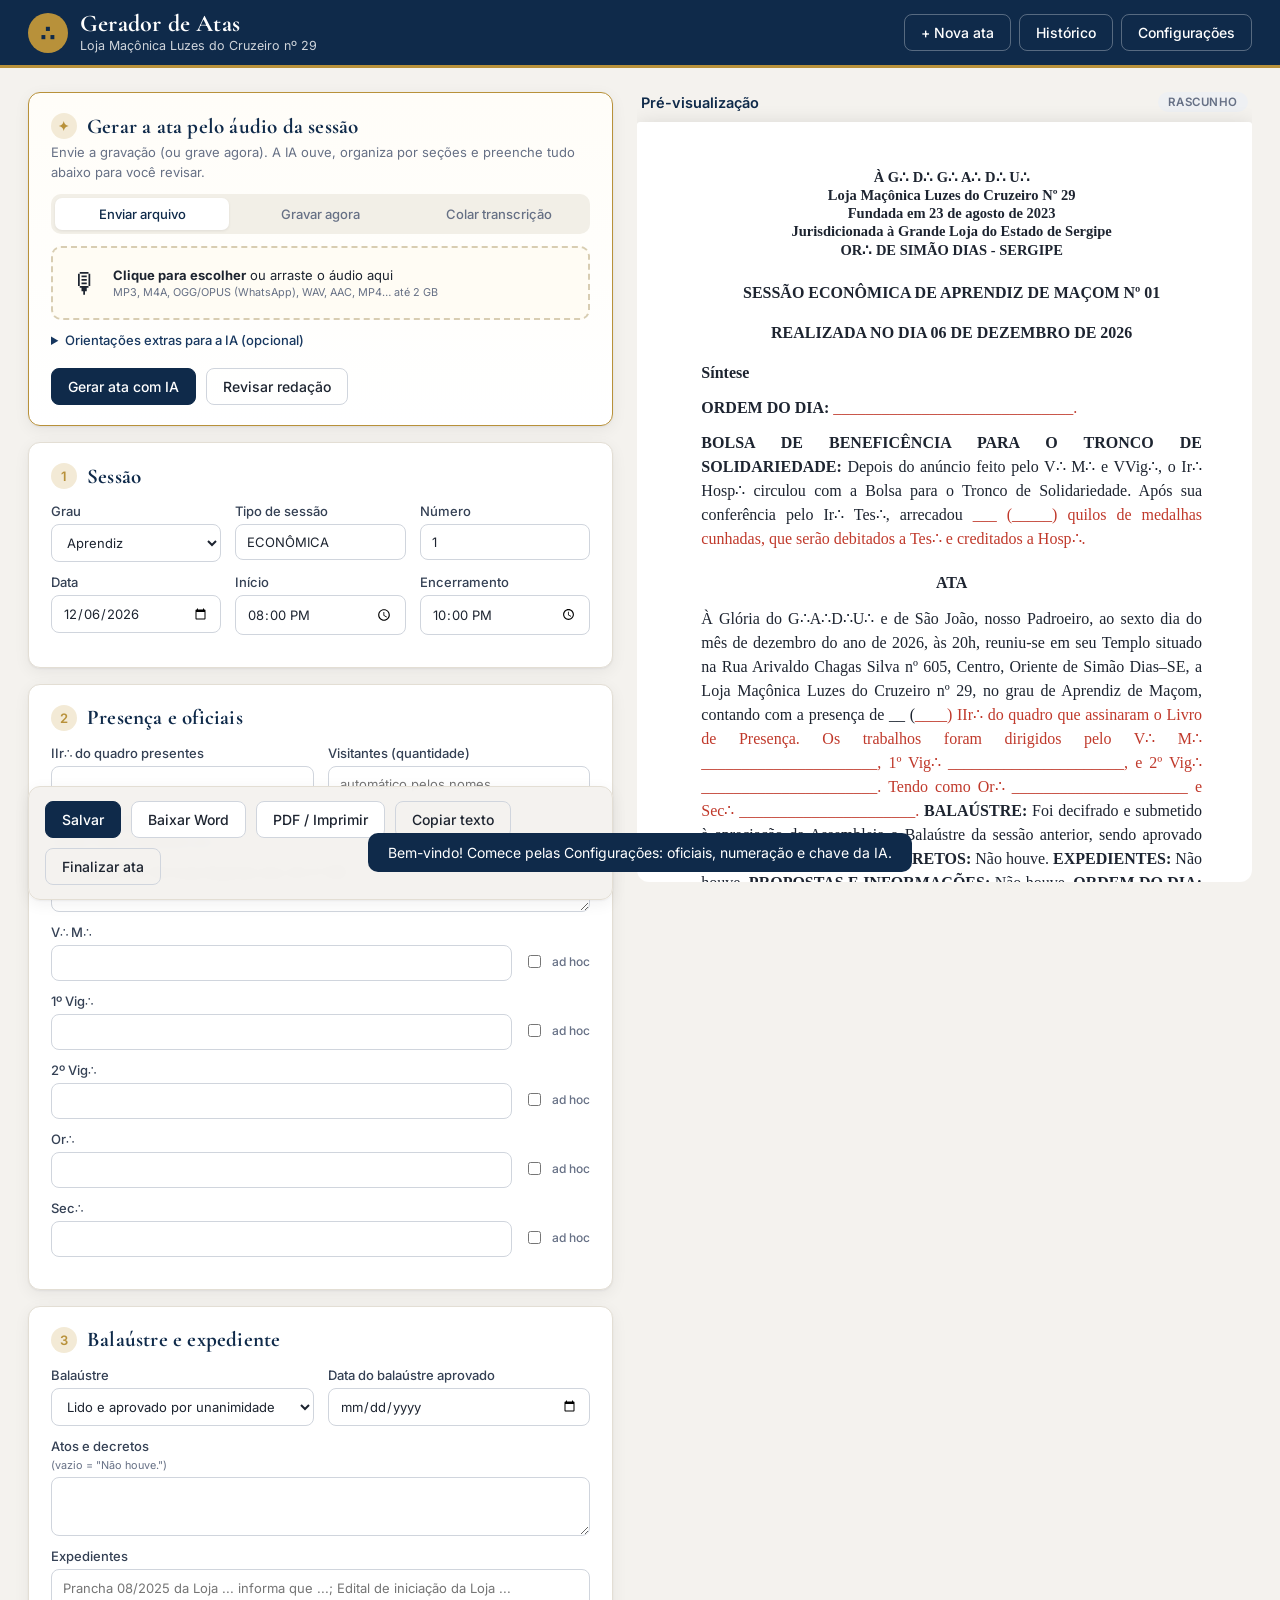
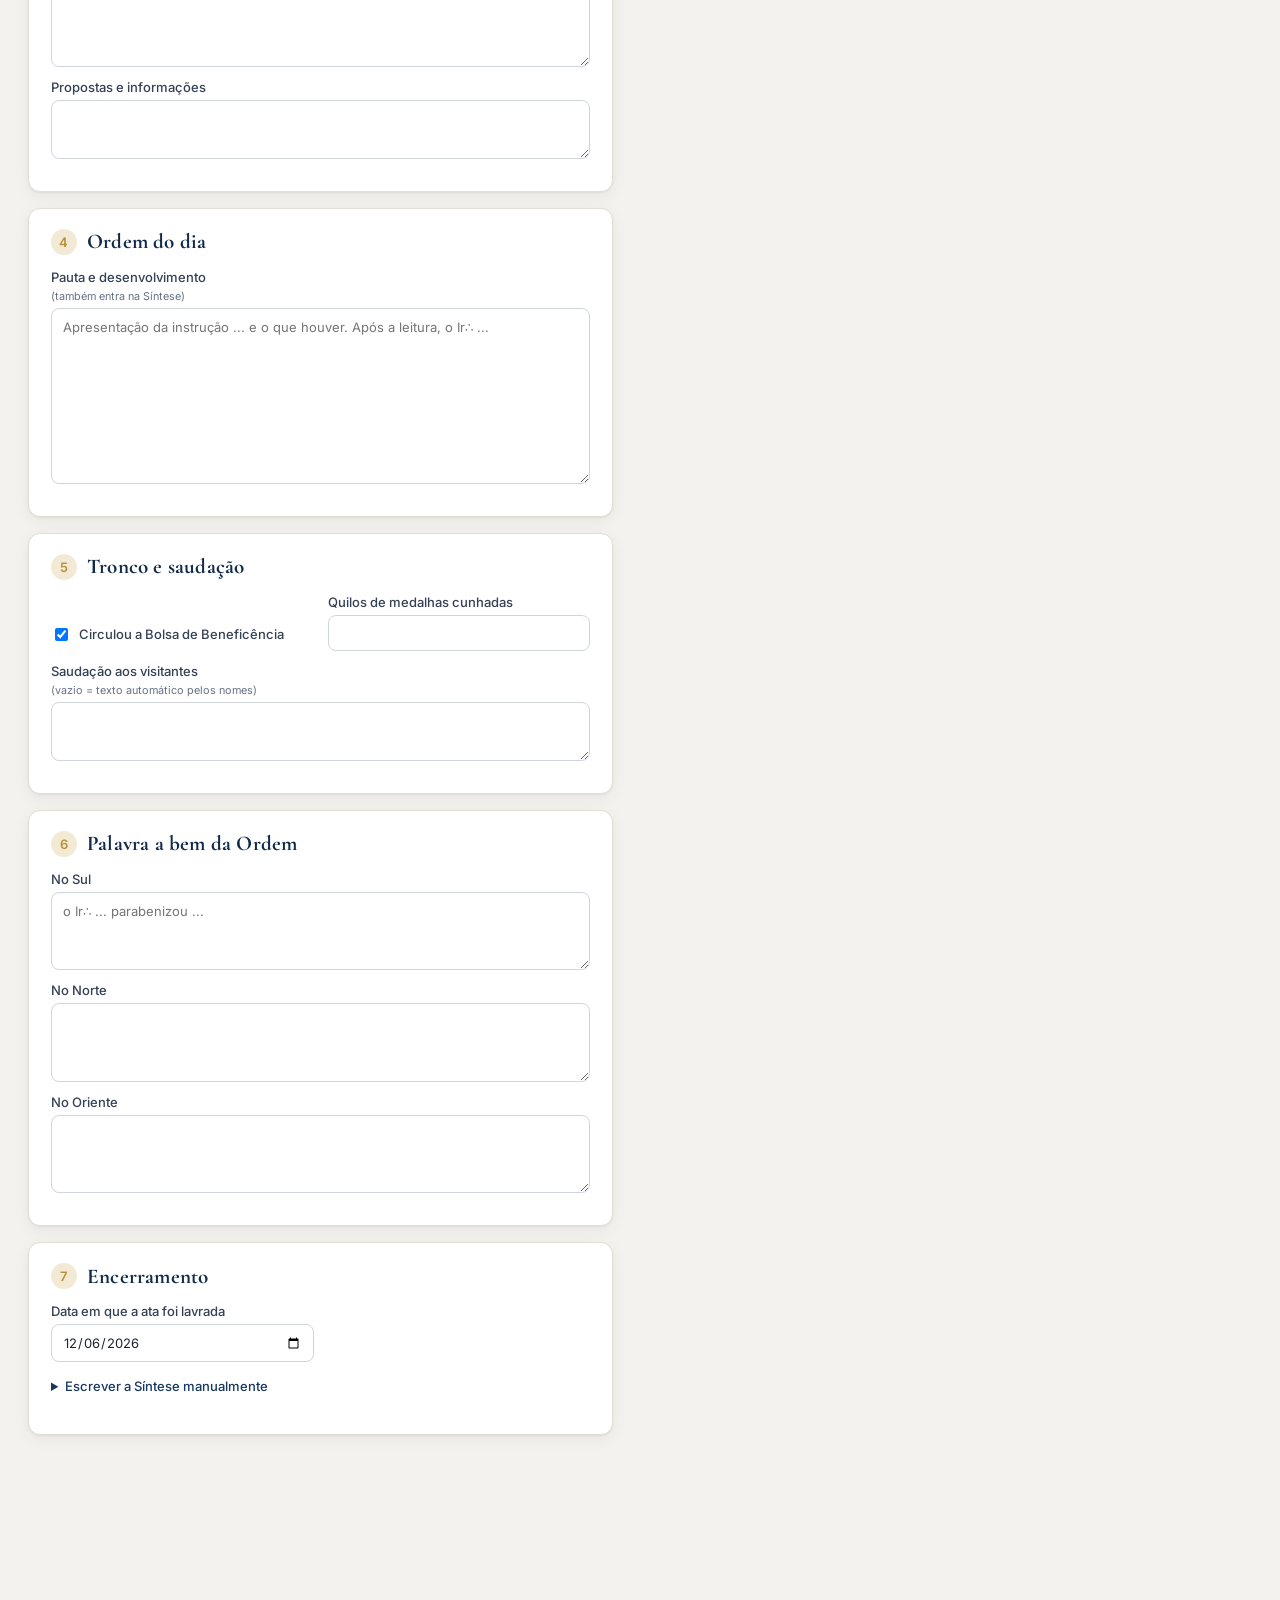
==== index.html @ 75eef345 "Gerador de Atas completo: IA por áudio, Word, PDF e histórico - Geração da ata a partir de áudio (up" ====
<!DOCTYPE html>
<html lang="pt-BR">
<head>
  <meta charset="UTF-8">
  <meta name="viewport" content="width=device-width, initial-scale=1">
  <title>Gerador de Atas · Luzes do Cruzeiro nº 29</title>
  <meta name="robots" content="noindex">
  <link rel="preconnect" href="https://fonts.googleapis.com">
  <link rel="preconnect" href="https://fonts.gstatic.com" crossorigin>
  <link href="https://fonts.googleapis.com/css2?family=Cormorant+Garamond:wght@600;700&family=Inter:wght@400;500;600&display=swap" rel="stylesheet">
  <link rel="stylesheet" href="css/app.css">
</head>
<body>
<div id="app">
  <header class="topo">
    <div class="marca">
      <span class="selo">∴</span>
      <div>
        <h1>Gerador de Atas</h1>
        <p id="marca-loja">Loja Maçônica Luzes do Cruzeiro nº 29</p>
      </div>
    </div>
    <nav class="acoes-topo">
      <button class="btn fantasma" id="btn-nova">+ Nova ata</button>
      <button class="btn fantasma" id="btn-historico">Histórico</button>
      <button class="btn fantasma" id="btn-config">Configurações</button>
    </nav>
  </header>

  <main class="layout">
    <section class="coluna-form">

      <!-- IA -->
      <article class="card card-ia" id="card-ia">
        <div class="card-cab">
          <h2><span class="num">✦</span> Gerar a ata pelo áudio da sessão</h2>
          <p class="dica">Envie a gravação (ou grave agora). A IA ouve, organiza por seções e preenche tudo abaixo para você revisar.</p>
        </div>
        <div class="abas" role="tablist">
          <button class="aba ativa" data-aba="arquivo">Enviar arquivo</button>
          <button class="aba" data-aba="gravar">Gravar agora</button>
          <button class="aba" data-aba="texto">Colar transcrição</button>
        </div>

        <div class="painel-aba" data-painel="arquivo">
          <label class="soltar" id="zona-soltar">
            <input type="file" id="arq-audio" accept="audio/*,video/*,.m4a,.mp3,.ogg,.opus,.wav,.aac,.amr,.webm" hidden>
            <span class="soltar-icone">🎙</span>
            <span id="soltar-texto"><b>Clique para escolher</b> ou arraste o áudio aqui<br><small>MP3, M4A, OGG/OPUS (WhatsApp), WAV, AAC, MP4… até 2 GB</small></span>
          </label>
        </div>

        <div class="painel-aba" data-painel="gravar" hidden>
          <div class="gravador">
            <button class="btn gravar" id="btn-gravar"><span class="ponto"></span> <span id="txt-gravar">Iniciar gravação</span></button>
            <button class="btn fantasma" id="btn-pausar" disabled>Pausar</button>
            <span class="cronometro" id="cronometro">00:00:00</span>
          </div>
          <p class="dica">Deixe o aparelho perto do Oriente e com a tela ligada. Ao parar, a gravação fica pronta para a IA e você pode baixá-la como cópia de segurança.</p>
          <div id="gravacao-pronta" hidden>
            <audio id="player-gravacao" controls></audio>
            <button class="btn fantasma pequeno" id="btn-baixar-gravacao">Baixar gravação</button>
          </div>
        </div>

        <div class="painel-aba" data-painel="texto" hidden>
          <textarea id="txt-transcricao" rows="7" placeholder="Cole aqui a transcrição ou as anotações feitas durante a sessão (WhatsApp, bloco de notas, Word…)."></textarea>
        </div>

        <details class="mais">
          <summary>Orientações extras para a IA (opcional)</summary>
          <textarea id="txt-instrucoes" rows="2" placeholder="Ex.: o Ir∴ Fulano assumiu como Or∴ ad hoc; não incluir a conversa sobre a reforma do templo."></textarea>
        </details>

        <div class="linha-acoes">
          <button class="btn primario" id="btn-gerar-ia">Gerar ata com IA</button>
          <button class="btn fantasma" id="btn-revisar-ia" title="Corrige ortografia e concordância sem mudar o conteúdo">Revisar redação</button>
        </div>
        <div class="progresso" id="progresso" hidden>
          <div class="barra"><span id="barra"></span></div>
          <p id="progresso-txt">…</p>
        </div>
        <div class="aviso-ia" id="obs-ia" hidden>
          <b>Pontos para conferir:</b>
          <p id="obs-ia-txt"></p>
        </div>
      </article>

      <!-- Sessão -->
      <article class="card">
        <h2><span class="num">1</span> Sessão</h2>
        <div class="grade g3">
          <label>Grau
            <select data-f="grau">
              <option value="APRENDIZ">Aprendiz</option>
              <option value="COMPANHEIRO">Companheiro</option>
              <option value="MESTRE">Mestre</option>
            </select>
          </label>
          <label>Tipo de sessão
            <input data-f="tipo" list="lista-tipos">
            <datalist id="lista-tipos"></datalist>
          </label>
          <label>Número
            <input data-f="numero" type="number" min="1">
          </label>
          <label>Data
            <input data-f="data" type="date">
          </label>
          <label>Início
            <input data-f="horaInicio" type="time">
          </label>
          <label>Encerramento
            <input data-f="horaFim" type="time">
          </label>
        </div>
      </article>

      <!-- Presença e oficiais -->
      <article class="card">
        <h2><span class="num">2</span> Presença e oficiais</h2>
        <div class="grade g2">
          <label>IIr∴ do quadro presentes
            <input data-f="presentesQuadro" type="number" min="0">
          </label>
          <label>Visitantes (quantidade)
            <input data-f="visitantesQtd" type="number" min="0" placeholder="automático pelos nomes">
          </label>
        </div>
        <label>Nomes dos visitantes <small>(um por linha ou separados por ;)</small>
          <textarea data-f="visitantesNomes" rows="2" placeholder="Ir∴ Fulano de Tal (Loja Segredo dos 33 nº 09)"></textarea>
        </label>
        <div class="oficiais">
          <label>V∴ M∴ <input data-f="oficiais.vm"></label>
          <label class="chk"><input type="checkbox" data-f="oficiais.vmAdHoc"> ad hoc</label>
          <label>1º Vig∴ <input data-f="oficiais.vig1"></label>
          <label class="chk"><input type="checkbox" data-f="oficiais.vig1AdHoc"> ad hoc</label>
          <label>2º Vig∴ <input data-f="oficiais.vig2"></label>
          <label class="chk"><input type="checkbox" data-f="oficiais.vig2AdHoc"> ad hoc</label>
          <label>Or∴ <input data-f="oficiais.orador"></label>
          <label class="chk"><input type="checkbox" data-f="oficiais.oradorAdHoc"> ad hoc</label>
          <label>Sec∴ <input data-f="oficiais.secretario"></label>
          <label class="chk"><input type="checkbox" data-f="oficiais.secAdHoc"> ad hoc</label>
        </div>
      </article>

      <!-- Expediente -->
      <article class="card">
        <h2><span class="num">3</span> Balaústre e expediente</h2>
        <div class="grade g2">
          <label>Balaústre
            <select data-f="balaustre.modo">
              <option value="aprovado">Lido e aprovado por unanimidade</option>
              <option value="suprimido">Leitura suprimida</option>
              <option value="texto">Outro (texto livre)</option>
            </select>
          </label>
          <label data-mostrar="balaustre.modo=aprovado">Data do balaústre aprovado
            <input data-f="balaustre.data" type="date">
          </label>
        </div>
        <label data-mostrar="balaustre.modo=texto">Texto do balaústre
          <textarea data-f="balaustre.texto" rows="2"></textarea>
        </label>
        <label>Atos e decretos <small>(vazio = "Não houve.")</small>
          <textarea data-f="atos" rows="2"></textarea>
        </label>
        <label>Expedientes
          <textarea data-f="expedientes" rows="4" placeholder="Prancha 08/2025 da Loja ... informa que ...; Edital de iniciação da Loja ..."></textarea>
        </label>
        <label>Propostas e informações
          <textarea data-f="propostas" rows="2"></textarea>
        </label>
      </article>

      <!-- Ordem do dia -->
      <article class="card">
        <h2><span class="num">4</span> Ordem do dia</h2>
        <label>Pauta e desenvolvimento <small>(também entra na Síntese)</small>
          <textarea data-f="ordemDoDia" rows="8" placeholder="Apresentação da instrução ... e o que houver. Após a leitura, o Ir∴ ..."></textarea>
        </label>
      </article>

      <!-- Tronco e visitantes -->
      <article class="card">
        <h2><span class="num">5</span> Tronco e saudação</h2>
        <div class="grade g2">
          <label class="chk alto"><input type="checkbox" data-f="tronco.houve"> Circulou a Bolsa de Beneficência</label>
          <label data-mostrar="tronco.houve=true">Quilos de medalhas cunhadas
            <input data-f="tronco.valor" type="number" min="0">
          </label>
        </div>
        <label>Saudação aos visitantes <small>(vazio = texto automático pelos nomes)</small>
          <textarea data-f="saudacao" rows="2"></textarea>
        </label>
      </article>

      <!-- Palavra -->
      <article class="card">
        <h2><span class="num">6</span> Palavra a bem da Ordem</h2>
        <label>No Sul <textarea data-f="palavra.sul" rows="3" placeholder="o Ir∴ ... parabenizou ..."></textarea></label>
        <label>No Norte <textarea data-f="palavra.norte" rows="3"></textarea></label>
        <label>No Oriente <textarea data-f="palavra.oriente" rows="3"></textarea></label>
      </article>

      <!-- Encerramento -->
      <article class="card">
        <h2><span class="num">7</span> Encerramento</h2>
        <div class="grade g2">
          <label>Data em que a ata foi lavrada
            <input data-f="dataLavratura" type="date">
          </label>
        </div>
        <details class="mais">
          <summary>Escrever a Síntese manualmente</summary>
          <textarea data-f="sinteseManual" rows="3" placeholder="Vazio = Síntese automática (Ordem do Dia + Tronco)"></textarea>
        </details>
      </article>

      <div class="barra-final">
        <button class="btn primario" id="btn-salvar">Salvar</button>
        <button class="btn" id="btn-docx">Baixar Word</button>
        <button class="btn" id="btn-pdf">PDF / Imprimir</button>
        <button class="btn fantasma" id="btn-copiar">Copiar texto</button>
        <button class="btn fantasma" id="btn-finalizar" title="Marca como definitiva e atualiza a numeração do grau">Finalizar ata</button>
      </div>
    </section>

    <aside class="coluna-previa">
      <div class="previa-cab">
        <span>Pré-visualização</span>
        <span class="selo-status" id="status-ata">rascunho</span>
      </div>
      <div class="folha" id="folha">
        <img class="folha-timbre" src="assets/timbre.jpg" alt="" hidden>
        <div class="folha-cab" id="folha-cab"></div>
        <div class="folha-texto" id="previa"></div>
      </div>
    </aside>
  </main>
</div>

<!-- Configurações -->
<dialog id="dlg-config" class="dialogo">
  <form method="dialog">
    <header><h2>Configurações</h2><button class="x" value="cancel" aria-label="Fechar">×</button></header>
    <div class="dlg-corpo">
      <h3>Inteligência artificial (Google Gemini)</h3>
      <p class="dica">Crie uma chave gratuita em <a href="https://aistudio.google.com/app/apikey" target="_blank" rel="noopener">aistudio.google.com/app/apikey</a>. A chave fica guardada só neste navegador.</p>
      <div class="grade g2">
        <label>Chave da API <input data-c="ia.chave" type="password" autocomplete="off" placeholder="AIza..."></label>
        <label>Modelo
          <span class="combo"><input data-c="ia.modelo" list="lista-modelos"><button type="button" class="btn fantasma pequeno" id="btn-modelos">Buscar modelos</button></span>
          <datalist id="lista-modelos"></datalist>
        </label>
      </div>
      <p class="dica alerta">Atenção ao sigilo: o áudio é processado pelos servidores do Google. No plano gratuito, o Google pode usar o conteúdo para melhorar seus produtos; com faturamento ativo na chave, não usa. Avalie o que gravar.</p>

      <h3>Loja</h3>
      <div class="grade g2">
        <label>Nome <input data-c="loja.nome"></label>
        <label>Número <input data-c="loja.numero"></label>
        <label>Fundada em <input data-c="loja.fundacao"></label>
        <label>Jurisdicionada à <input data-c="loja.jurisdicao"></label>
        <label>Oriente (cidade) <input data-c="loja.oriente"></label>
        <label>UF / Estado <span class="combo"><input data-c="loja.uf" style="max-width:70px"><input data-c="loja.estado"></span></label>
        <label>Endereço do Templo <input data-c="loja.endereco"></label>
        <label>Padroeiro <input data-c="loja.padroeiro"></label>
      </div>

      <h3>Oficiais (preenchem cada nova ata)</h3>
      <div class="grade g2">
        <label>V∴ M∴ <input data-c="oficiais.vm"></label>
        <label>1º Vig∴ <input data-c="oficiais.vig1"></label>
        <label>2º Vig∴ <input data-c="oficiais.vig2"></label>
        <label>Or∴ <input data-c="oficiais.orador"></label>
        <label>Sec∴ <input data-c="oficiais.secretario"></label>
      </div>

      <h3>Numeração (última sessão realizada)</h3>
      <div class="grade g3">
        <label>Aprendiz <input type="number" data-c="contadores.APRENDIZ"></label>
        <label>Companheiro <input type="number" data-c="contadores.COMPANHEIRO"></label>
        <label>Mestre <input type="number" data-c="contadores.MESTRE"></label>
      </div>

      <h3>Documento</h3>
      <div class="grade g3">
        <label>Fonte
          <select data-c="documento.fonte">
            <option>Cambria</option><option>Times New Roman</option><option>Arial</option><option>Calibri</option><option>Georgia</option>
          </select>
        </label>
        <label>Tamanho <input type="number" min="9" max="16" data-c="documento.tamanho"></label>
        <span></span>
        <label class="chk"><input type="checkbox" data-c="documento.timbre"> Usar papel timbrado da Loja</label>
        <label class="chk"><input type="checkbox" data-c="documento.paragrafoUnico"> Corpo da ata em parágrafo único</label>
      </div>

      <h3>Backup</h3>
      <div class="linha-acoes">
        <button type="button" class="btn fantasma" id="btn-exportar">Exportar tudo (.json)</button>
        <label class="btn fantasma">Importar backup<input type="file" id="arq-importar" accept=".json,application/json" hidden></label>
      </div>
      <p class="dica">As atas e configurações ficam salvas no navegador deste aparelho. Exporte um backup de vez em quando ou para levar a outro computador.</p>
    </div>
    <footer><button class="btn primario" value="ok">Salvar configurações</button></footer>
  </form>
</dialog>

<!-- Histórico -->
<dialog id="dlg-historico" class="dialogo">
  <form method="dialog">
    <header><h2>Atas salvas</h2><button class="x" value="cancel" aria-label="Fechar">×</button></header>
    <div class="dlg-corpo">
      <input id="busca-hist" type="search" placeholder="Buscar por número, data ou assunto…">
      <ul class="lista-hist" id="lista-hist"></ul>
    </div>
  </form>
</dialog>

<div class="toast" id="toast" role="status"></div>
<div id="area-impressao" aria-hidden="true"></div>

<script src="lib/docx.iife.js"></script>
<script src="js/extenso.js"></script>
<script src="js/ata.js"></script>
<script src="js/ia.js"></script>
<script src="js/export.js"></script>
<script src="js/app.js"></script>
</body>
</html>
---- css/app.css ----
:root {
  --azul: #0f2a4a;
  --azul-2: #17375f;
  --ouro: #b8913a;
  --ouro-claro: #f3ead6;
  --fundo: #f4f2ee;
  --papel: #ffffff;
  --texto: #1d2430;
  --suave: #667085;
  --linha: #e3ded4;
  --perigo: #b42318;
  --ok: #1f7a4d;
  --raio: 12px;
  --sombra: 0 1px 2px rgba(16, 24, 40, .05), 0 4px 16px rgba(16, 24, 40, .06);
}

* { box-sizing: border-box; }
body { margin: 0; font-family: Inter, system-ui, sans-serif; font-size: 14.5px; color: var(--texto); background: var(--fundo); }
h1, h2, h3 { font-family: 'Cormorant Garamond', Georgia, serif; margin: 0; letter-spacing: .2px; }
a { color: var(--azul-2); }
small { color: var(--suave); font-weight: 400; }

/* Topo */
.topo { position: sticky; top: 0; z-index: 20; display: flex; align-items: center; justify-content: space-between; gap: 16px;
  padding: 12px 28px; background: var(--azul); color: #fff; border-bottom: 3px solid var(--ouro); flex-wrap: wrap; }
.marca { display: flex; align-items: center; gap: 12px; }
.selo { width: 40px; height: 40px; border-radius: 50%; display: grid; place-items: center; background: var(--ouro); color: var(--azul);
  font-size: 22px; font-weight: 700; }
.marca h1 { font-size: 24px; line-height: 1; }
.marca p { margin: 2px 0 0; font-size: 12.5px; opacity: .8; }
.acoes-topo { display: flex; gap: 8px; flex-wrap: wrap; }
.topo .btn.fantasma { color: #fff; border-color: rgba(255, 255, 255, .3); background: transparent; }
.topo .btn.fantasma:hover { background: rgba(255, 255, 255, .1); }

/* Layout */
.layout { display: grid; grid-template-columns: minmax(380px, 1fr) minmax(420px, 1.05fr); gap: 24px; padding: 24px 28px 60px; max-width: 1500px; margin: 0 auto; }
.coluna-previa { position: sticky; top: 92px; align-self: start; max-height: calc(100vh - 110px); overflow: auto; border-radius: var(--raio); }
@media (max-width: 1000px) {
  .layout { grid-template-columns: 1fr; padding: 16px; }
  .coluna-previa { position: static; max-height: none; }
  .topo { padding: 12px 16px; }
}

/* Cards */
.card { background: var(--papel); border: 1px solid var(--linha); border-radius: var(--raio); padding: 20px 22px; margin-bottom: 16px; box-shadow: var(--sombra); }
.card h2 { font-size: 21px; margin-bottom: 14px; display: flex; align-items: center; gap: 10px; color: var(--azul); }
.num { width: 26px; height: 26px; border-radius: 50%; background: var(--ouro-claro); color: var(--ouro); display: inline-grid; place-items: center;
  font: 600 13px Inter, sans-serif; }
.card-ia { border: 1.5px solid var(--ouro); background: linear-gradient(180deg, #fffdf8, #fff); }
.card-cab h2 { margin-bottom: 4px; }
.dica { color: var(--suave); font-size: 13px; margin: 4px 0 12px; line-height: 1.5; }
.dica.alerta { background: #fff7e6; border: 1px solid #f5dfb0; color: #7a5a12; padding: 8px 12px; border-radius: 8px; }

label { display: flex; flex-direction: column; gap: 5px; font-weight: 500; font-size: 13px; margin-bottom: 12px; color: #344054; }
input, select, textarea { font: inherit; font-weight: 400; color: var(--texto); border: 1px solid #d0d5dd; border-radius: 8px; padding: 9px 11px; background: #fff; width: 100%; }
textarea { resize: vertical; line-height: 1.5; }
input:focus, select:focus, textarea:focus { outline: 2px solid rgba(184, 145, 58, .35); border-color: var(--ouro); }
.grade { display: grid; gap: 0 14px; }
.g2 { grid-template-columns: repeat(2, 1fr); }
.g3 { grid-template-columns: repeat(3, 1fr); }
@media (max-width: 560px) { .g2, .g3 { grid-template-columns: 1fr; } }
label.chk { flex-direction: row; align-items: center; gap: 8px; font-weight: 500; }
label.chk input { width: auto; }
label.chk.alto { margin-top: 24px; }
.oficiais { display: grid; grid-template-columns: 1fr auto; gap: 0 12px; align-items: end; margin-top: 4px; }
.oficiais .chk { margin-bottom: 22px; font-size: 12px; color: var(--suave); }
.combo { display: flex; gap: 6px; }
.combo input { flex: 1; }
.mais { margin: 4px 0 12px; }
.mais summary { cursor: pointer; color: var(--azul-2); font-size: 13px; font-weight: 500; margin-bottom: 8px; }

/* Botões */
.btn { font: 500 14px Inter, sans-serif; border-radius: 8px; padding: 9px 16px; border: 1px solid #d0d5dd; background: #fff; color: var(--texto);
  cursor: pointer; display: inline-flex; align-items: center; gap: 8px; transition: .15s; white-space: nowrap; }
.btn:hover { background: #f9fafb; }
.btn:disabled { opacity: .5; cursor: not-allowed; }
.btn.primario { background: var(--azul); border-color: var(--azul); color: #fff; }
.btn.primario:hover { background: var(--azul-2); }
.btn.fantasma { background: transparent; }
.btn.pequeno { padding: 6px 10px; font-size: 12.5px; }
.linha-acoes { display: flex; gap: 10px; flex-wrap: wrap; margin-top: 6px; }
.barra-final { position: sticky; bottom: 0; display: flex; gap: 10px; flex-wrap: wrap; padding: 14px 16px; background: rgba(244, 242, 238, .94);
  backdrop-filter: blur(6px); border: 1px solid var(--linha); border-radius: var(--raio); box-shadow: var(--sombra); }

/* IA */
.abas { display: flex; gap: 4px; background: #f2efe7; padding: 4px; border-radius: 10px; margin: 8px 0 12px; }
.aba { flex: 1; border: 0; background: transparent; padding: 8px; border-radius: 7px; font: 500 13px Inter, sans-serif; color: var(--suave); cursor: pointer; }
.aba.ativa { background: #fff; color: var(--azul); box-shadow: 0 1px 3px rgba(0, 0, 0, .08); }
.soltar { flex-direction: row; align-items: center; gap: 14px; border: 2px dashed #d8cdb2; border-radius: 10px; padding: 18px; cursor: pointer;
  background: #fffcf4; font-weight: 400; color: var(--texto); }
.soltar.arrastando, .soltar:hover { border-color: var(--ouro); background: var(--ouro-claro); }
.soltar.com-arquivo { border-style: solid; border-color: var(--ok); background: #f0faf4; }
.soltar-icone { font-size: 28px; }
.gravador { display: flex; align-items: center; gap: 10px; flex-wrap: wrap; }
.btn.gravar .ponto { width: 11px; height: 11px; border-radius: 50%; background: var(--perigo); }
.btn.gravar.gravando .ponto { animation: pulsar 1s infinite; }
@keyframes pulsar { 50% { opacity: .2; } }
.cronometro { font: 600 18px ui-monospace, monospace; color: var(--azul); }
#gravacao-pronta { display: flex; gap: 10px; align-items: center; flex-wrap: wrap; }
#gravacao-pronta audio { flex: 1; min-width: 220px; height: 36px; }
.progresso { margin-top: 14px; }
.barra { height: 8px; background: #eee6d3; border-radius: 99px; overflow: hidden; }
.barra span { display: block; height: 100%; width: 0; background: linear-gradient(90deg, var(--ouro), #d9b45a); transition: width .4s; }
.progresso.indeterminado .barra span { width: 30% !important; animation: vai 1.3s infinite ease-in-out; }
@keyframes vai { 0% { margin-left: -30%; } 100% { margin-left: 100%; } }
.progresso p { margin: 6px 0 0; font-size: 13px; color: var(--suave); }
.aviso-ia { margin-top: 14px; background: #fff7e6; border: 1px solid #f5dfb0; border-radius: 8px; padding: 10px 14px; font-size: 13px; color: #6b4e0f; }
.aviso-ia p { margin: 4px 0 0; white-space: pre-wrap; }

/* Prévia */
.previa-cab { display: flex; justify-content: space-between; align-items: center; padding: 0 4px 10px; font-weight: 600; color: var(--azul); }
.selo-status { font-size: 11.5px; font-weight: 600; text-transform: uppercase; letter-spacing: .5px; padding: 3px 10px; border-radius: 99px;
  background: #eef0f3; color: var(--suave); }
.selo-status.final { background: #e7f6ee; color: var(--ok); }
.folha { position: relative; background: #fff; box-shadow: 0 2px 20px rgba(0, 0, 0, .12); padding: 46px 50px 60px 64px; min-height: 900px;
  border-radius: 3px; overflow: hidden; }
.folha.com-timbre { padding-top: 150px; }
.folha-timbre { position: absolute; inset: 0; width: 100%; pointer-events: none; }
.folha-cab, .imp-cab { text-align: center; font-family: var(--fonte-doc, Cambria, 'Times New Roman', serif); font-weight: 700; position: relative; }
.folha-cab p, .imp-cab p { margin: 0; line-height: 1.25; }
.folha-texto { position: relative; font-family: var(--fonte-doc, Cambria, 'Times New Roman', serif); font-size: var(--tam-doc, 12pt); line-height: 1.5; }
.folha-texto p { margin: 0 0 .7em; }
.folha-texto .j { text-align: justify; }
.ata-titulo { text-align: center; font-weight: 700; margin: 1.4em 0 1em; }
.ata-titulo p { margin: 0 0 1em; }
.ata-sintese-rot { font-weight: 700; }
.ata-sec { text-align: center; font-weight: 700; margin: 1.2em 0 .8em !important; }
.ata-assin { margin-top: 3em; text-align: center; break-inside: avoid; }
.ata-assin > div { margin-bottom: 2.4em; break-inside: avoid; }
.ata-assin .linha { display: block; width: 62%; margin: 0 auto 4px; border-top: 1px solid #000; }
.ata-assin p { margin: 0; }
.folha .vazio { color: #c0392b; }

/* Diálogos */
.dialogo { border: 0; border-radius: 14px; padding: 0; width: min(760px, 94vw); max-height: 90vh; box-shadow: 0 20px 60px rgba(0, 0, 0, .3); }
.dialogo::backdrop { background: rgba(15, 42, 74, .45); }
.dialogo form { display: flex; flex-direction: column; max-height: 90vh; }
.dialogo header, .dialogo footer { padding: 16px 22px; display: flex; justify-content: space-between; align-items: center; border-bottom: 1px solid var(--linha); }
.dialogo footer { border-top: 1px solid var(--linha); border-bottom: 0; justify-content: flex-end; }
.dialogo h2 { font-size: 24px; color: var(--azul); }
.dialogo h3 { font-size: 18px; color: var(--azul); margin: 18px 0 6px; border-bottom: 1px solid var(--linha); padding-bottom: 4px; }
.dlg-corpo { padding: 6px 22px 18px; overflow: auto; }
.x { border: 0; background: none; font-size: 26px; cursor: pointer; color: var(--suave); }
.lista-hist { list-style: none; padding: 0; margin: 12px 0 0; }
.lista-hist li { display: flex; justify-content: space-between; align-items: center; gap: 10px; padding: 12px 6px; border-bottom: 1px solid var(--linha); }
.lista-hist .info b { display: block; color: var(--azul); }
.lista-hist .info span { font-size: 12.5px; color: var(--suave); }
.lista-hist .acoes { display: flex; gap: 6px; flex-shrink: 0; }
.lista-hist .vazia { color: var(--suave); justify-content: center; }

.toast { position: fixed; left: 50%; bottom: 28px; transform: translate(-50%, 30px); opacity: 0; background: var(--azul); color: #fff; padding: 11px 20px;
  border-radius: 10px; font-size: 14px; transition: .25s; z-index: 100; pointer-events: none; max-width: 90vw; }
.toast.ver { opacity: 1; transform: translate(-50%, 0); }
.toast.erro { background: var(--perigo); }

[hidden] { display: none !important; }

/* Impressão */
#area-impressao { display: none; }
@media print {
  @page { size: A4; margin: 0; }
  body { background: #fff; }
  #app, .toast, dialog { display: none !important; }
  #area-impressao { display: block; }
  .imp-timbre { position: fixed; top: 0; left: 0; width: 210mm; height: 297mm; z-index: -1; }
  .imp-tabela { width: 100%; border-collapse: collapse; }
  .imp-tabela td { padding: 0 20mm 0 30mm; }
  .imp-cab { font-size: var(--tam-doc, 12pt); margin-bottom: 4mm; }
  .folha-texto p { orphans: 3; widows: 3; }
}
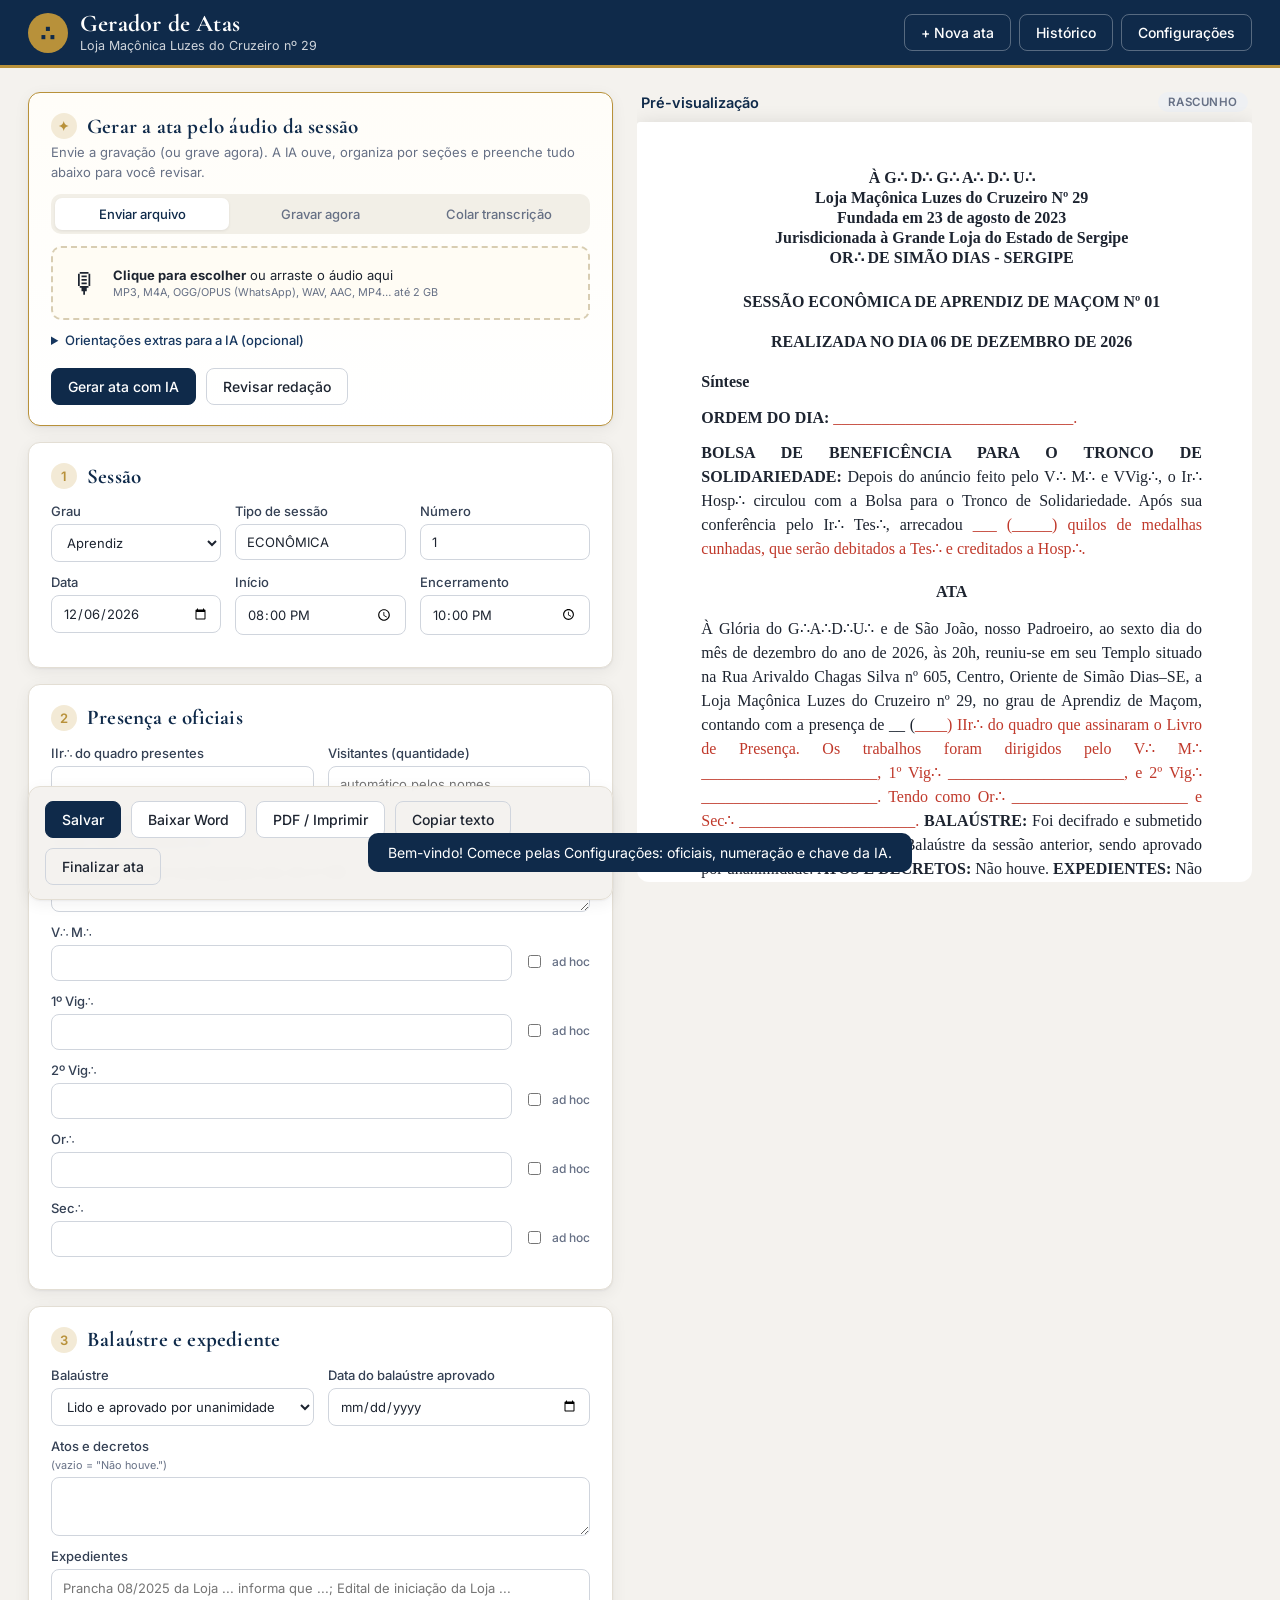
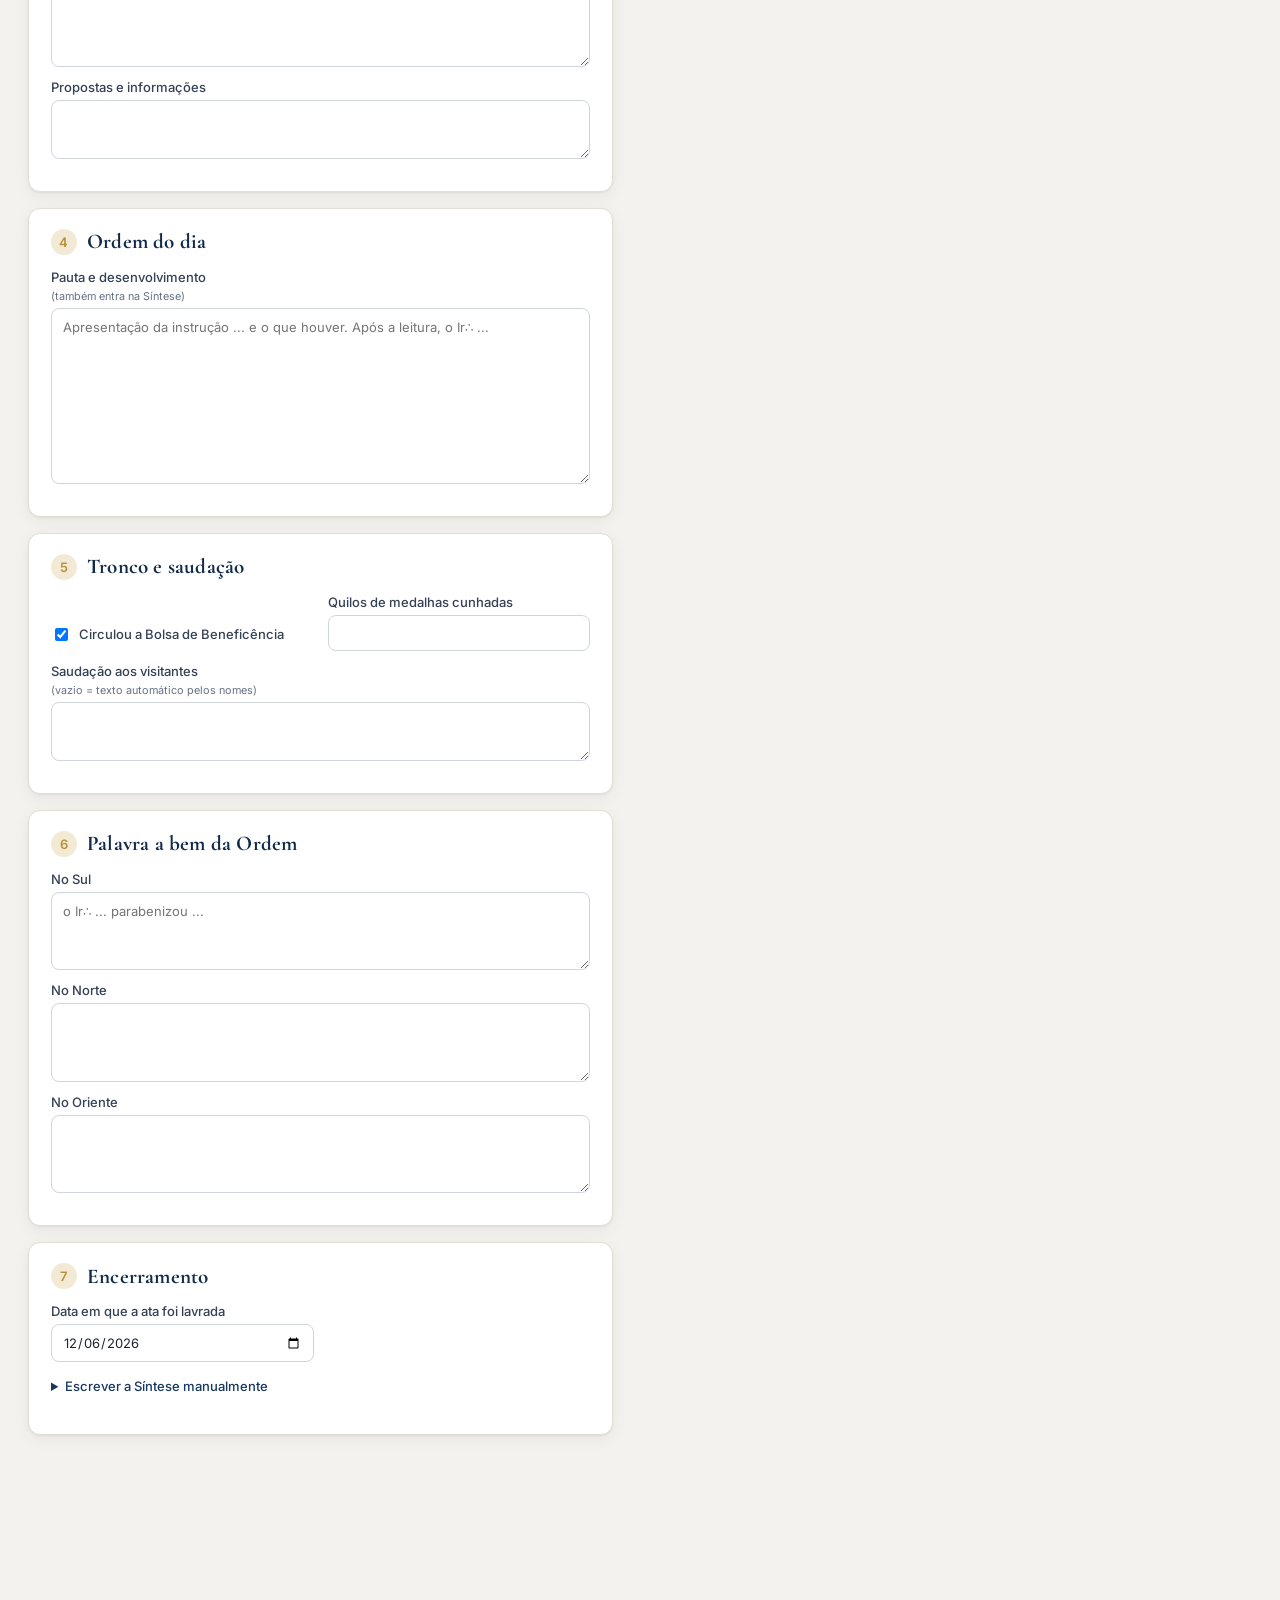
==== commit 861eb460: "Papel timbrado moderno, mantendo as logos das Lojas Opção em Configurações: sem timbre, moderno ou c" ====
--- a/index.html
+++ b/index.html
@@ -232,7 +232,7 @@
         <span class="selo-status" id="status-ata">rascunho</span>
       </div>
       <div class="folha" id="folha">
-        <img class="folha-timbre" src="assets/timbre.jpg" alt="" hidden>
+        <img class="folha-timbre" src="assets/timbre-moderno.jpg" alt="" hidden>
         <div class="folha-cab" id="folha-cab"></div>
         <div class="folha-texto" id="previa"></div>
       </div>
@@ -293,7 +293,13 @@
         </label>
         <label>Tamanho <input type="number" min="9" max="16" data-c="documento.tamanho"></label>
         <span></span>
-        <label class="chk"><input type="checkbox" data-c="documento.timbre"> Usar papel timbrado da Loja</label>
+        <label>Papel timbrado
+          <select data-c="documento.timbre">
+            <option value="nenhum">Sem timbre (como as atas atuais)</option>
+            <option value="moderno">Moderno</option>
+            <option value="classico">Clássico (timbre original)</option>
+          </select>
+        </label>
         <label class="chk"><input type="checkbox" data-c="documento.paragrafoUnico"> Corpo da ata em parágrafo único</label>
       </div>
 
@@ -325,6 +331,8 @@
 <script src="lib/docx.iife.js"></script>
 <script src="js/extenso.js"></script>
 <script src="js/ata.js"></script>
+<script src="lib/ffmpeg/ffmpeg.js"></script>
+<script src="js/conversor.js"></script>
 <script src="js/ia.js"></script>
 <script src="js/export.js"></script>
 <script src="js/app.js"></script>
--- a/css/app.css
+++ b/css/app.css
@@ -114,10 +114,10 @@
 .selo-status.final { background: #e7f6ee; color: var(--ok); }
 .folha { position: relative; background: #fff; box-shadow: 0 2px 20px rgba(0, 0, 0, .12); padding: 46px 50px 60px 64px; min-height: 900px;
   border-radius: 3px; overflow: hidden; }
-.folha.com-timbre { padding-top: 150px; }
 .folha-timbre { position: absolute; inset: 0; width: 100%; pointer-events: none; }
 .folha-cab, .imp-cab { text-align: center; font-family: var(--fonte-doc, Cambria, 'Times New Roman', serif); font-weight: 700; position: relative; }
 .folha-cab p, .imp-cab p { margin: 0; line-height: 1.25; }
+.folha-cab { font-size: var(--tam-cab, 12pt); margin-bottom: var(--depois-cab, 0); }
 .folha-texto { position: relative; font-family: var(--fonte-doc, Cambria, 'Times New Roman', serif); font-size: var(--tam-doc, 12pt); line-height: 1.5; }
 .folha-texto p { margin: 0 0 .7em; }
 .folha-texto .j { text-align: justify; }
@@ -165,6 +165,6 @@
   .imp-timbre { position: fixed; top: 0; left: 0; width: 210mm; height: 297mm; z-index: -1; }
   .imp-tabela { width: 100%; border-collapse: collapse; }
   .imp-tabela td { padding: 0 20mm 0 30mm; }
-  .imp-cab { font-size: var(--tam-doc, 12pt); margin-bottom: 4mm; }
+  .imp-cab { font-size: var(--tam-cab, 12pt); margin-bottom: var(--depois-cab, 4mm); }
   .folha-texto p { orphans: 3; widows: 3; }
 }
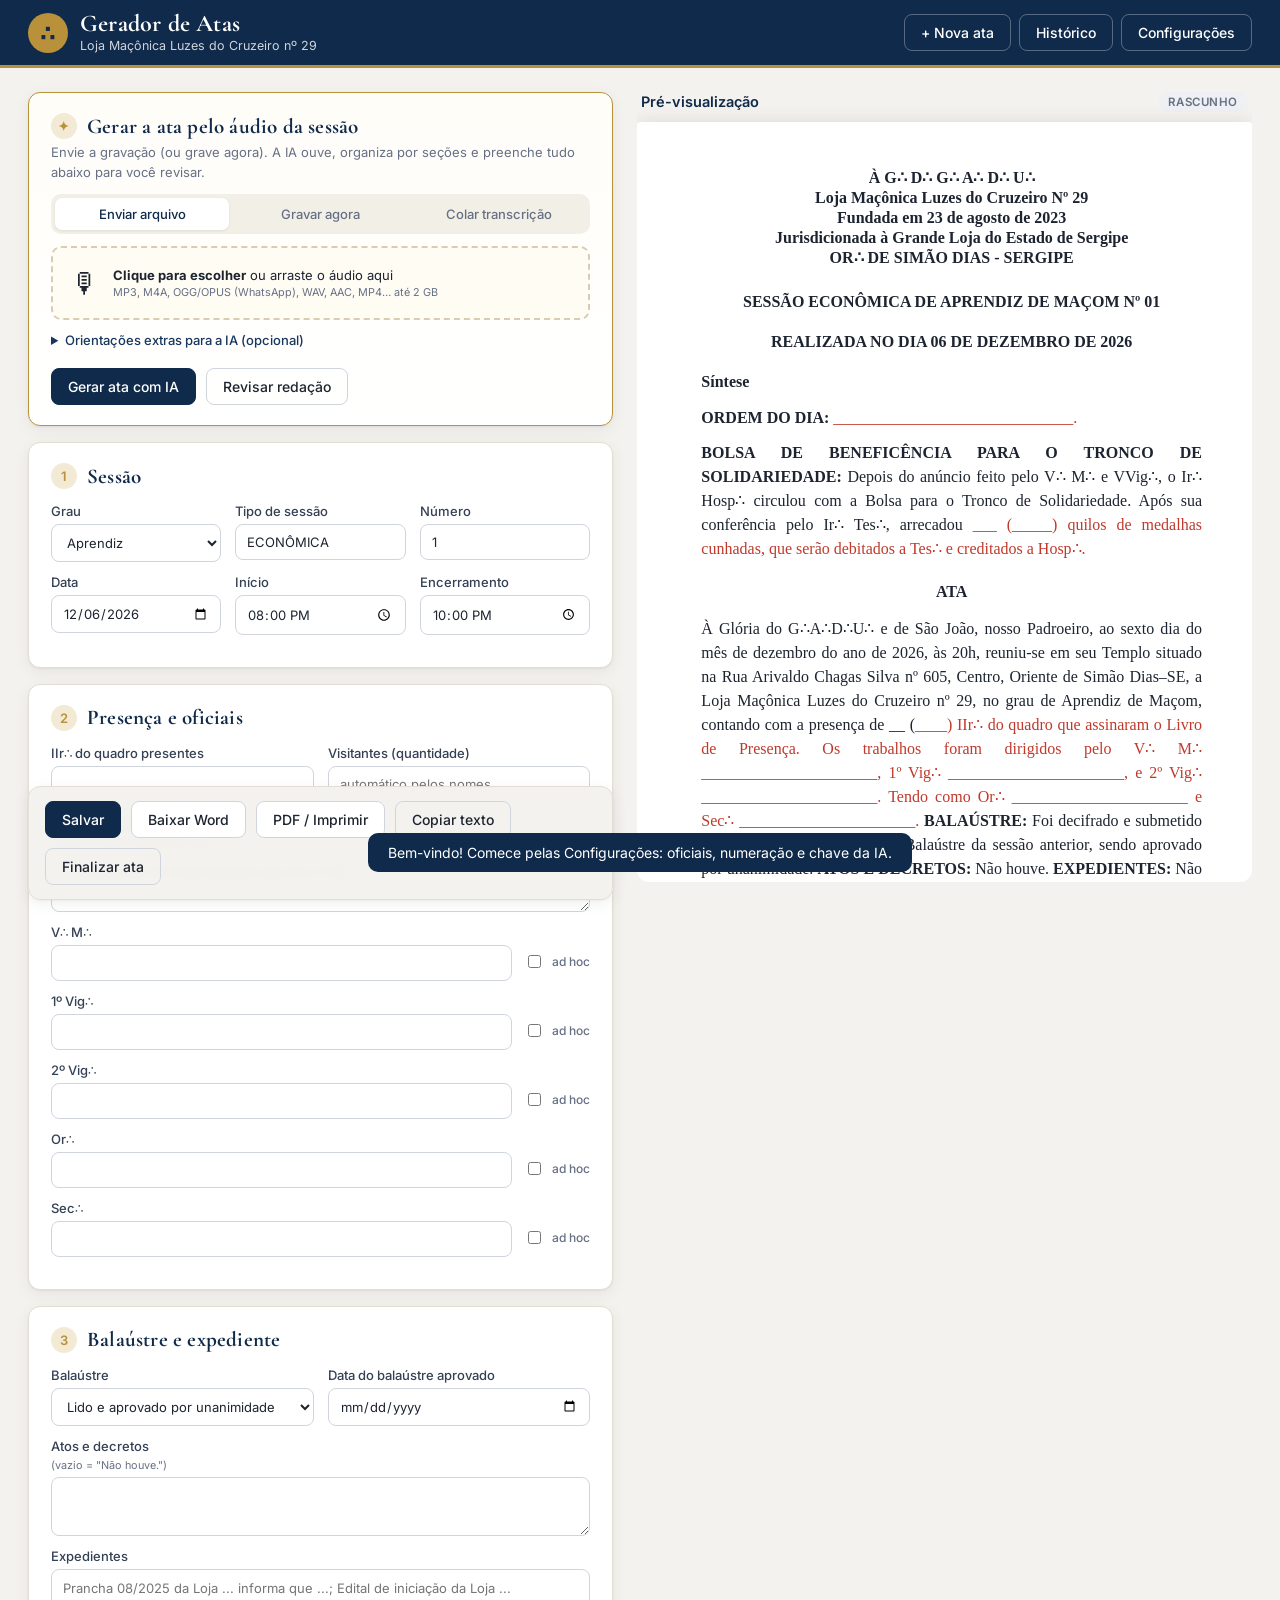
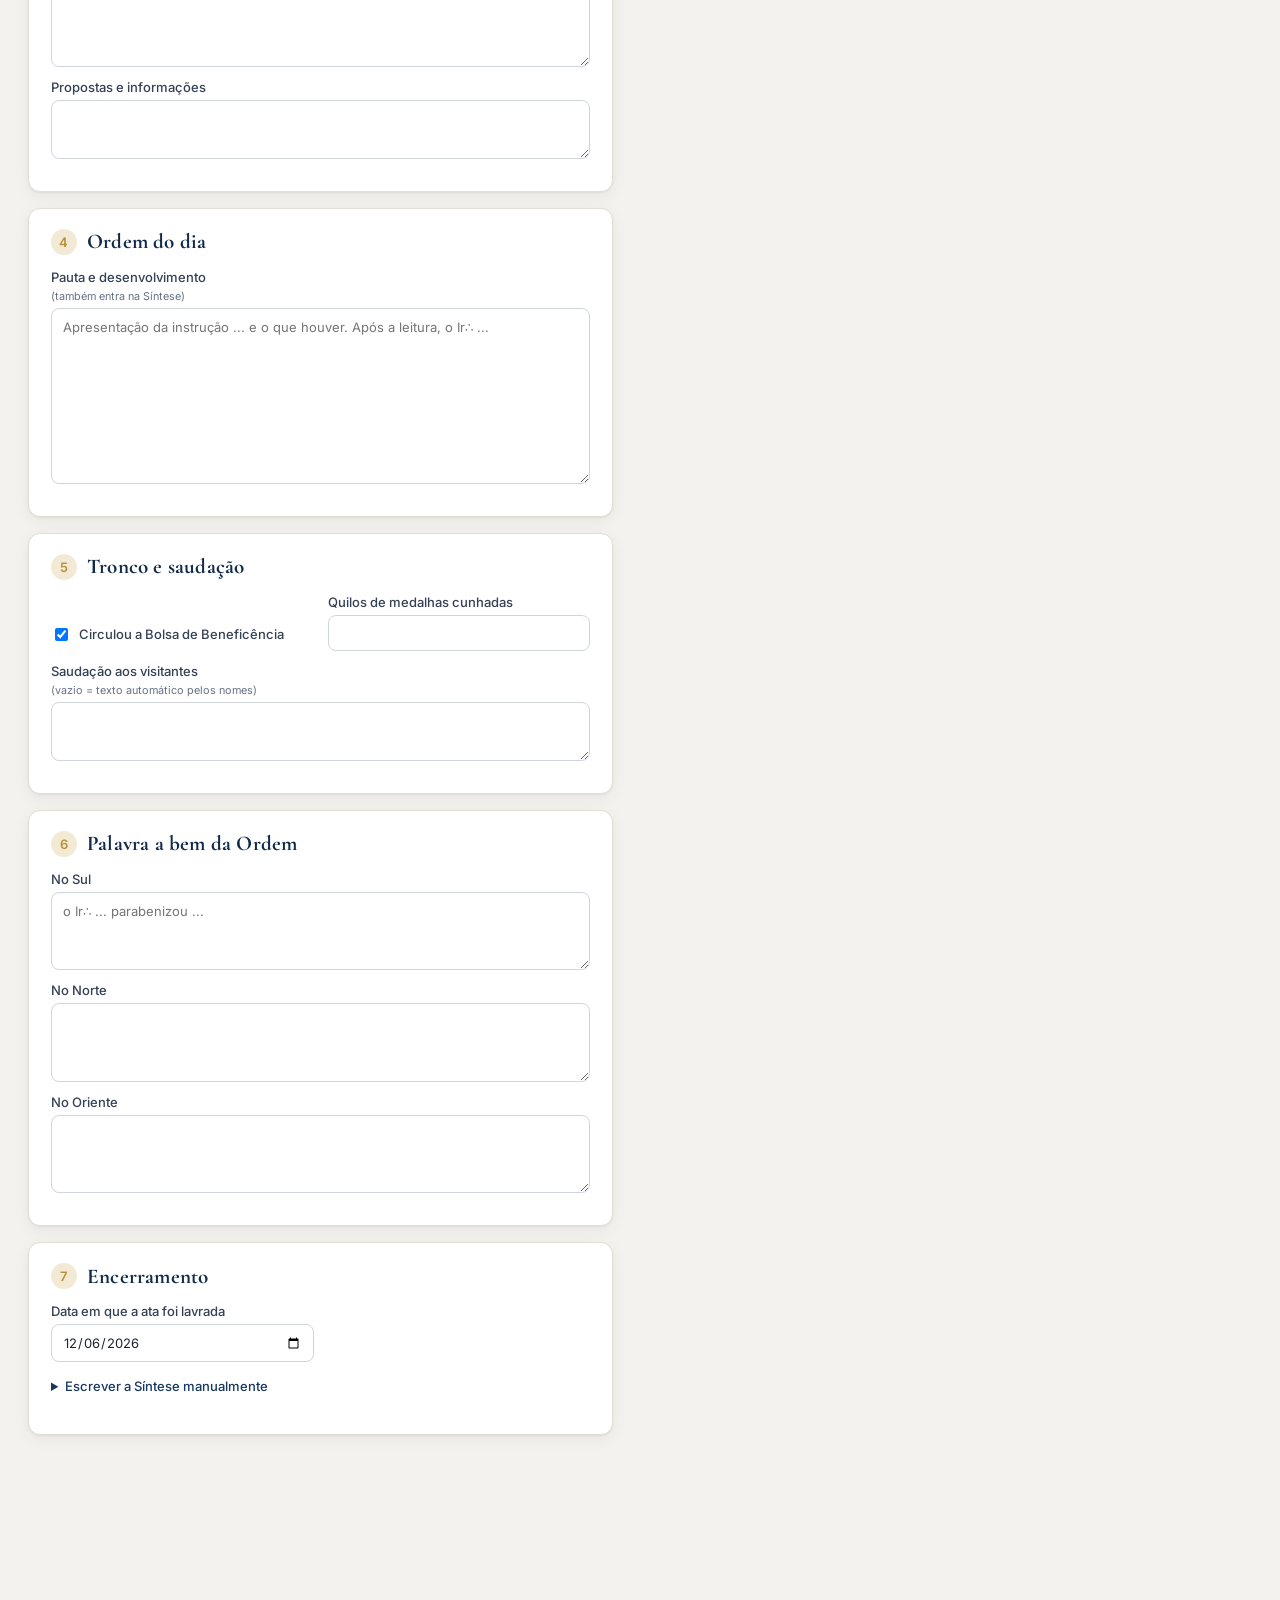
==== commit ccf52f47: "Prévia com timbre em folha contínua; erro da IA fixo na tela e botão Testar IA Co-Authored-By: Claud" ====
--- a/index.html
+++ b/index.html
@@ -79,6 +79,7 @@
         <div class="progresso" id="progresso" hidden>
           <div class="barra"><span id="barra"></span></div>
           <p id="progresso-txt">…</p>
+          <button type="button" class="btn fantasma pequeno" id="btn-copiar-erro" hidden>Copiar mensagem de erro</button>
         </div>
         <div class="aviso-ia" id="obs-ia" hidden>
           <b>Pontos para conferir:</b>
@@ -232,7 +233,9 @@
         <span class="selo-status" id="status-ata">rascunho</span>
       </div>
       <div class="folha" id="folha">
-        <img class="folha-timbre" src="assets/timbre-moderno.jpg" alt="" hidden>
+        <div class="tb tb-topo" hidden><img alt=""></div>
+        <div class="tb tb-marca" hidden><img alt=""></div>
+        <div class="tb tb-base" hidden><img alt=""></div>
         <div class="folha-cab" id="folha-cab"></div>
         <div class="folha-texto" id="previa"></div>
       </div>
@@ -250,7 +253,7 @@
       <div class="grade g2">
         <label>Chave da API <input data-c="ia.chave" type="password" autocomplete="off" placeholder="AIza..."></label>
         <label>Modelo
-          <span class="combo"><input data-c="ia.modelo" list="lista-modelos"><button type="button" class="btn fantasma pequeno" id="btn-modelos">Buscar modelos</button></span>
+          <span class="combo"><input data-c="ia.modelo" list="lista-modelos"><button type="button" class="btn fantasma pequeno" id="btn-modelos">Buscar modelos</button><button type="button" class="btn fantasma pequeno" id="btn-testar-ia">Testar IA</button></span>
           <datalist id="lista-modelos"></datalist>
         </label>
       </div>
--- a/css/app.css
+++ b/css/app.css
@@ -104,6 +104,9 @@
 .progresso.indeterminado .barra span { width: 30% !important; animation: vai 1.3s infinite ease-in-out; }
 @keyframes vai { 0% { margin-left: -30%; } 100% { margin-left: 100%; } }
 .progresso p { margin: 6px 0 0; font-size: 13px; color: var(--suave); }
+.progresso.erro .barra span { background: var(--perigo); width: 100% !important; animation: none; margin: 0; }
+.progresso.erro p { color: var(--perigo); font-weight: 500; white-space: pre-wrap; }
+#btn-copiar-erro { margin-top: 6px; }
 .aviso-ia { margin-top: 14px; background: #fff7e6; border: 1px solid #f5dfb0; border-radius: 8px; padding: 10px 14px; font-size: 13px; color: #6b4e0f; }
 .aviso-ia p { margin: 4px 0 0; white-space: pre-wrap; }
 
@@ -112,9 +115,14 @@
 .selo-status { font-size: 11.5px; font-weight: 600; text-transform: uppercase; letter-spacing: .5px; padding: 3px 10px; border-radius: 99px;
   background: #eef0f3; color: var(--suave); }
 .selo-status.final { background: #e7f6ee; color: var(--ok); }
-.folha { position: relative; background: #fff; box-shadow: 0 2px 20px rgba(0, 0, 0, .12); padding: 46px 50px 60px 64px; min-height: 900px;
-  border-radius: 3px; overflow: hidden; }
-.folha-timbre { position: absolute; inset: 0; width: 100%; pointer-events: none; }
+.folha { position: relative; background: #fff; box-shadow: 0 2px 20px rgba(0, 0, 0, .12); padding: 46px 50px 60px 64px; aspect-ratio: 210 / 297;
+  border-radius: 3px; }
+.tb { position: absolute; left: 0; right: 0; overflow: hidden; pointer-events: none; }
+.tb img { position: absolute; left: 0; width: 100%; }
+.tb-topo { top: 0; } .tb-topo img { top: 0; }
+.tb-base { bottom: 0; } .tb-base img { bottom: 0; }
+.tb-marca { top: 0; aspect-ratio: 210 / 297; display: grid; place-items: center; }
+.tb-marca img { position: static; width: 58%; }
 .folha-cab, .imp-cab { text-align: center; font-family: var(--fonte-doc, Cambria, 'Times New Roman', serif); font-weight: 700; position: relative; }
 .folha-cab p, .imp-cab p { margin: 0; line-height: 1.25; }
 .folha-cab { font-size: var(--tam-cab, 12pt); margin-bottom: var(--depois-cab, 0); }
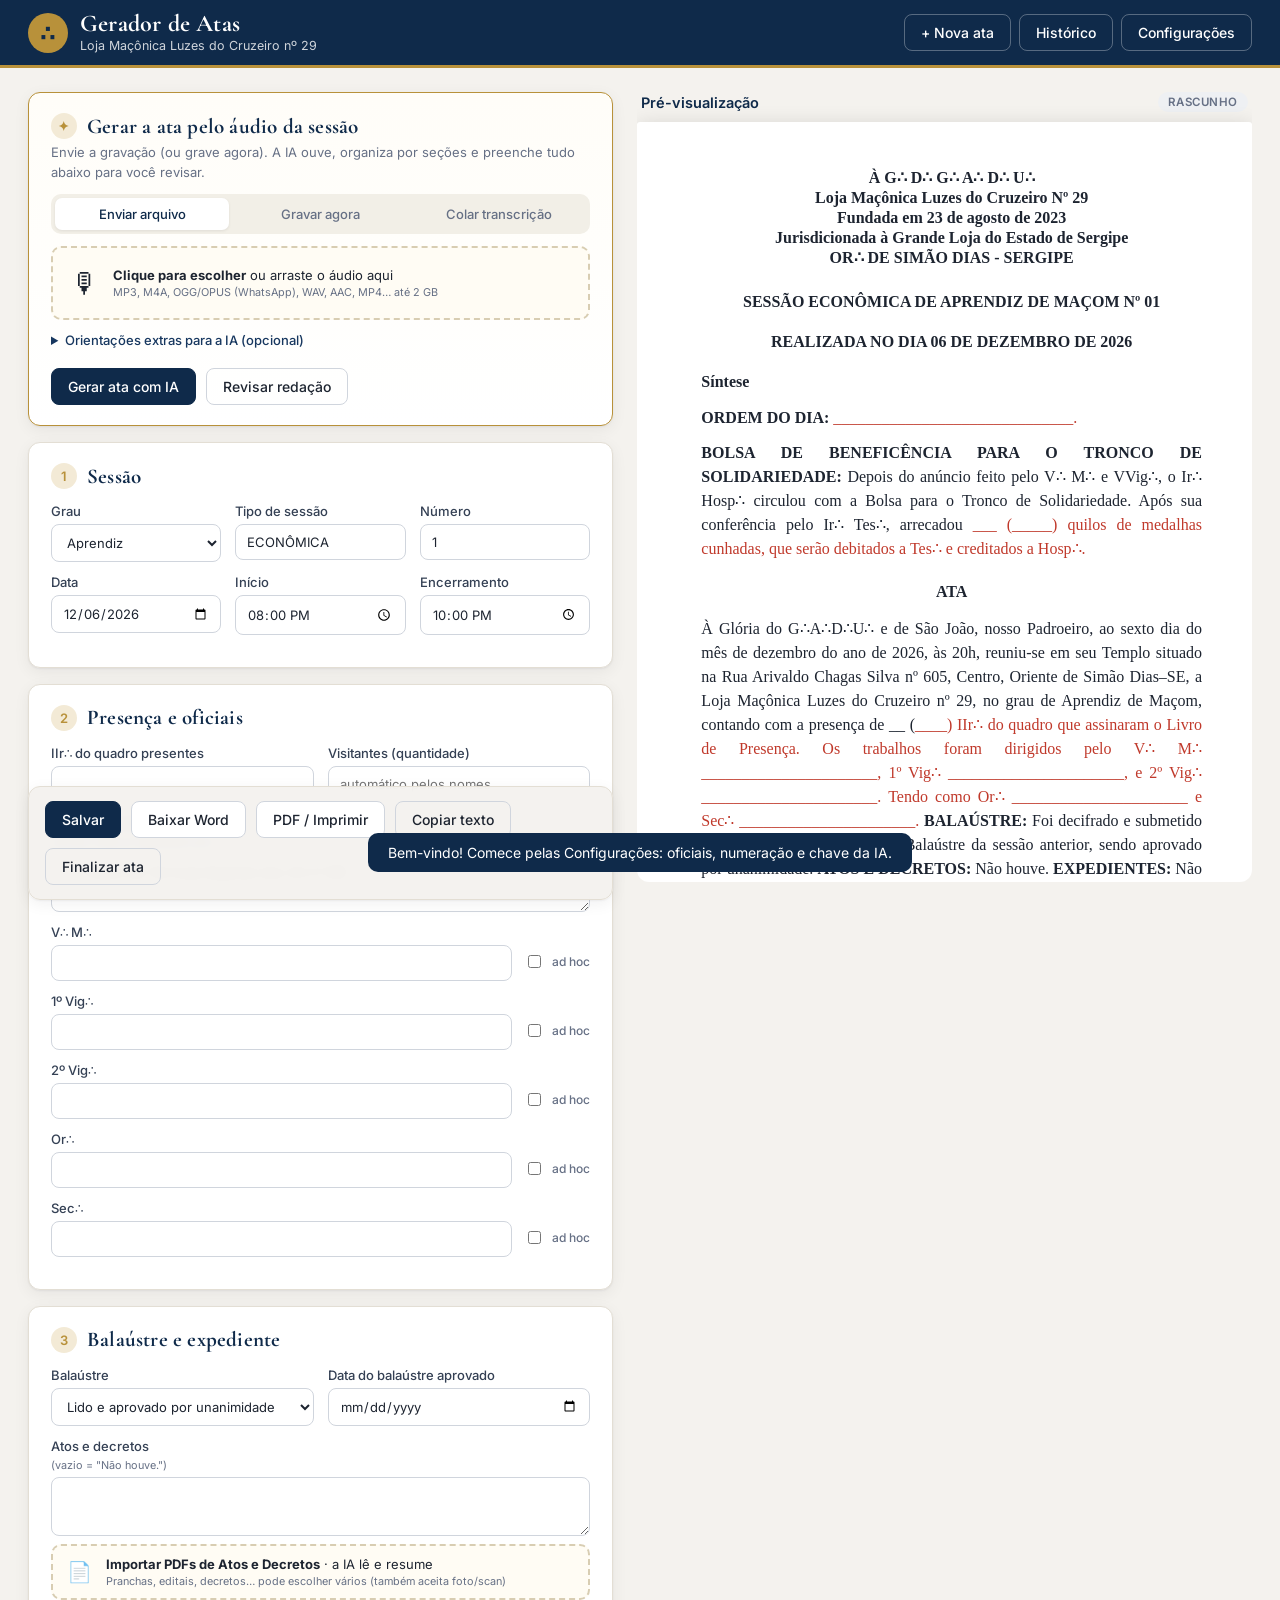
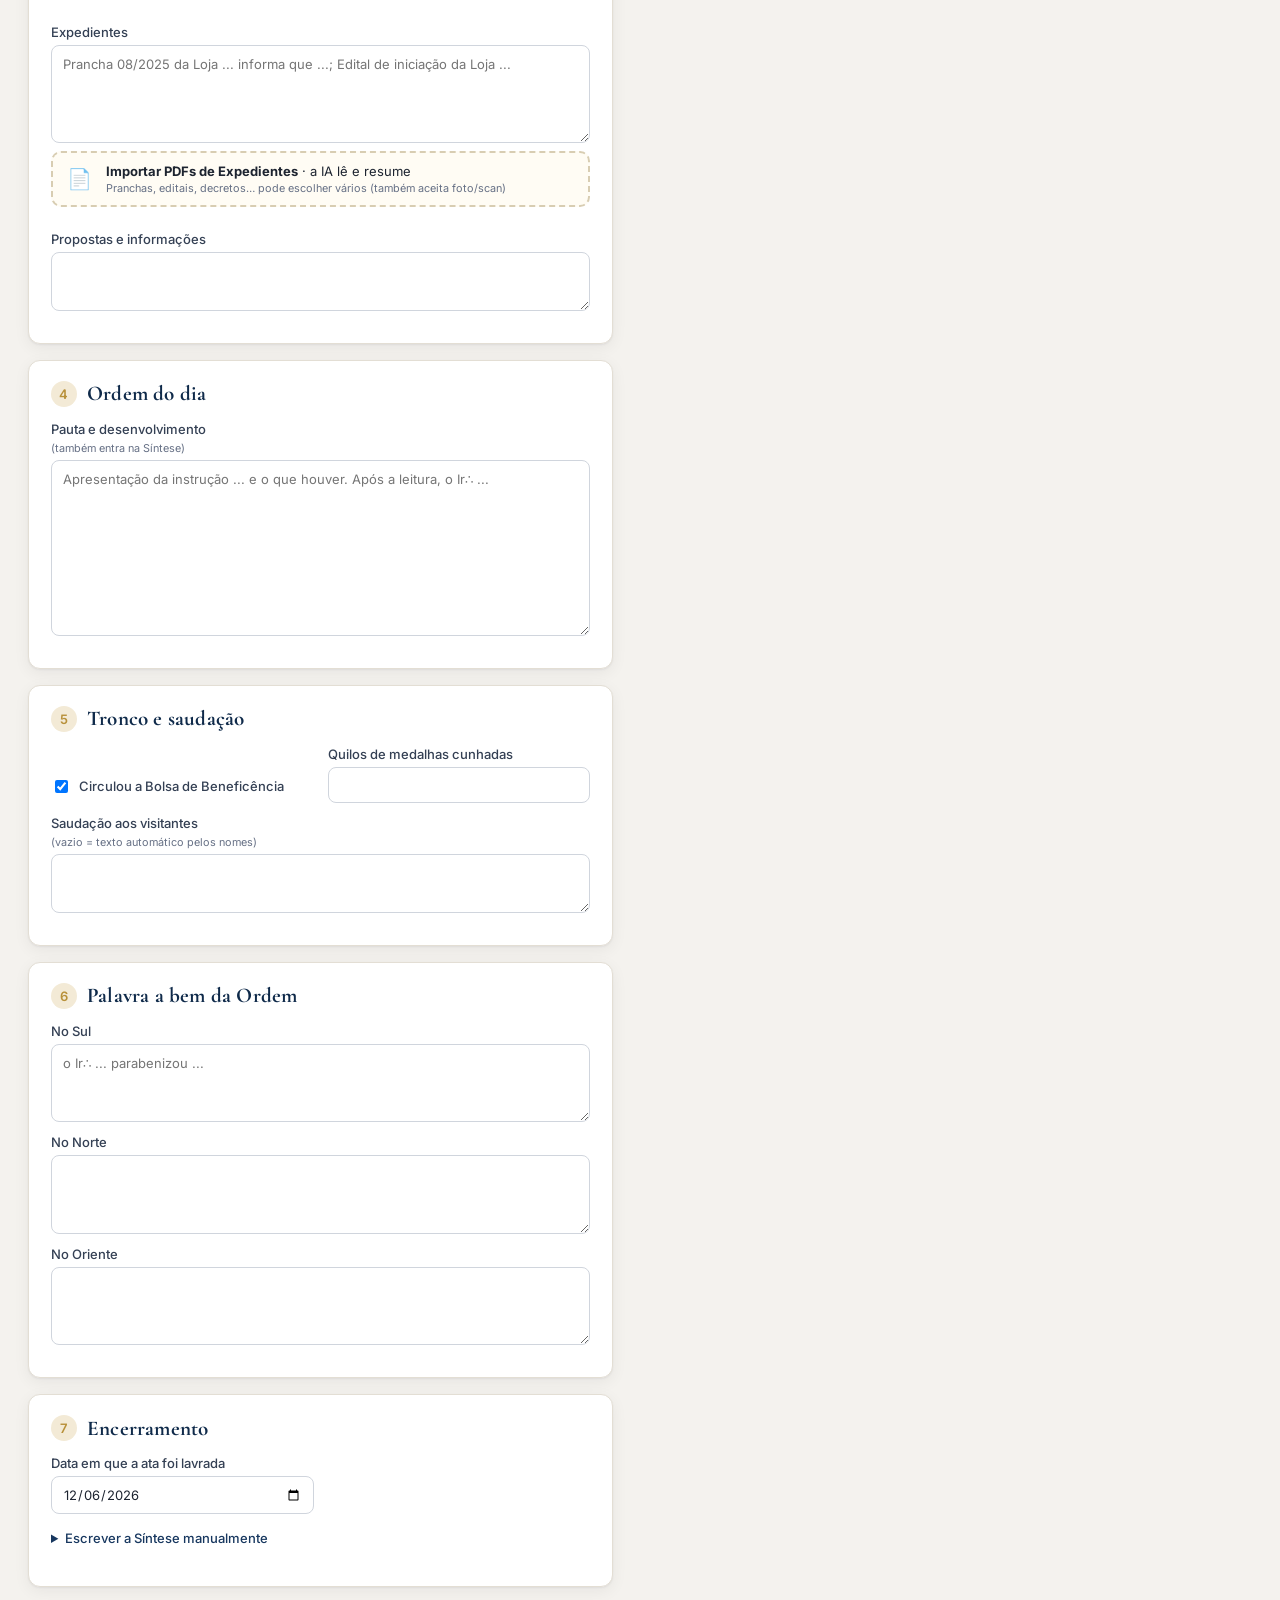
==== commit 5b3ba4f5: "Importação de PDFs em Atos e Decretos e Expedientes com resumo por IA Co-Authored-By: Claude Opus 5." ====
--- a/index.html
+++ b/index.html
@@ -166,9 +166,29 @@
         <label>Atos e decretos <small>(vazio = "Não houve.")</small>
           <textarea data-f="atos" rows="2"></textarea>
         </label>
+        <div class="pdfs" data-secao="atos">
+          <label class="soltar mini">
+            <input type="file" accept="application/pdf,.pdf,image/*" multiple hidden>
+            <span class="soltar-icone">📄</span>
+            <span><b>Importar PDFs de Atos e Decretos</b> · a IA lê e resume<br><small>Pranchas, editais, decretos… pode escolher vários (também aceita foto/scan)</small></span>
+          </label>
+          <ul class="lista-pdfs"></ul>
+          <button type="button" class="btn pequeno primario" data-resumir="atos" hidden>Ler PDFs e resumir com IA</button>
+          <p class="dica pdf-status" hidden></p>
+        </div>
         <label>Expedientes
           <textarea data-f="expedientes" rows="4" placeholder="Prancha 08/2025 da Loja ... informa que ...; Edital de iniciação da Loja ..."></textarea>
         </label>
+        <div class="pdfs" data-secao="expedientes">
+          <label class="soltar mini">
+            <input type="file" accept="application/pdf,.pdf,image/*" multiple hidden>
+            <span class="soltar-icone">📄</span>
+            <span><b>Importar PDFs de Expedientes</b> · a IA lê e resume<br><small>Pranchas, editais, decretos… pode escolher vários (também aceita foto/scan)</small></span>
+          </label>
+          <ul class="lista-pdfs"></ul>
+          <button type="button" class="btn pequeno primario" data-resumir="expedientes" hidden>Ler PDFs e resumir com IA</button>
+          <p class="dica pdf-status" hidden></p>
+        </div>
         <label>Propostas e informações
           <textarea data-f="propostas" rows="2"></textarea>
         </label>
--- a/css/app.css
+++ b/css/app.css
@@ -116,17 +116,17 @@
   background: #eef0f3; color: var(--suave); }
 .selo-status.final { background: #e7f6ee; color: var(--ok); }
 .folha { position: relative; background: #fff; box-shadow: 0 2px 20px rgba(0, 0, 0, .12); padding: 46px 50px 60px 64px; aspect-ratio: 210 / 297;
-  border-radius: 3px; }
+  border-radius: 3px; overflow-x: clip; }
 .tb { position: absolute; left: 0; right: 0; overflow: hidden; pointer-events: none; }
 .tb img { position: absolute; left: 0; width: 100%; }
 .tb-topo { top: 0; } .tb-topo img { top: 0; }
 .tb-base { bottom: 0; } .tb-base img { bottom: 0; }
 .tb-marca { top: 0; aspect-ratio: 210 / 297; display: grid; place-items: center; }
 .tb-marca img { position: static; width: 58%; }
-.folha-cab, .imp-cab { text-align: center; font-family: var(--fonte-doc, Cambria, 'Times New Roman', serif); font-weight: 700; position: relative; }
+.folha-cab, .imp-cab { overflow-wrap: anywhere; text-align: center; font-family: var(--fonte-doc, Cambria, 'Times New Roman', serif); font-weight: 700; position: relative; }
 .folha-cab p, .imp-cab p { margin: 0; line-height: 1.25; }
 .folha-cab { font-size: var(--tam-cab, 12pt); margin-bottom: var(--depois-cab, 0); }
-.folha-texto { position: relative; font-family: var(--fonte-doc, Cambria, 'Times New Roman', serif); font-size: var(--tam-doc, 12pt); line-height: 1.5; }
+.folha-texto { overflow-wrap: anywhere; word-break: break-word; position: relative; font-family: var(--fonte-doc, Cambria, 'Times New Roman', serif); font-size: var(--tam-doc, 12pt); line-height: 1.5; }
 .folha-texto p { margin: 0 0 .7em; }
 .folha-texto .j { text-align: justify; }
 .ata-titulo { text-align: center; font-weight: 700; margin: 1.4em 0 1em; }
@@ -176,3 +176,14 @@
   .imp-cab { font-size: var(--tam-cab, 12pt); margin-bottom: var(--depois-cab, 4mm); }
   .folha-texto p { orphans: 3; widows: 3; }
 }
+
+/* PDFs de Atos/Expedientes */
+.pdfs { margin: -4px 0 16px; }
+.soltar.mini { padding: 10px 14px; margin-bottom: 8px; font-size: 13px; }
+.soltar.mini .soltar-icone { font-size: 20px; }
+.lista-pdfs { list-style: none; margin: 0 0 8px; padding: 0; display: flex; flex-wrap: wrap; gap: 6px; }
+.lista-pdfs li { display: inline-flex; align-items: center; gap: 6px; background: #eef2f7; color: var(--azul); border-radius: 99px; padding: 4px 6px 4px 12px; font-size: 12.5px; max-width: 100%; }
+.lista-pdfs li span { overflow: hidden; text-overflow: ellipsis; white-space: nowrap; max-width: 260px; }
+.lista-pdfs li button { border: 0; background: #d9e1ec; color: var(--azul); width: 20px; height: 20px; border-radius: 50%; cursor: pointer; line-height: 1; }
+.pdf-status { margin: 6px 0 0; }
+.pdf-status.erro { color: var(--perigo); }
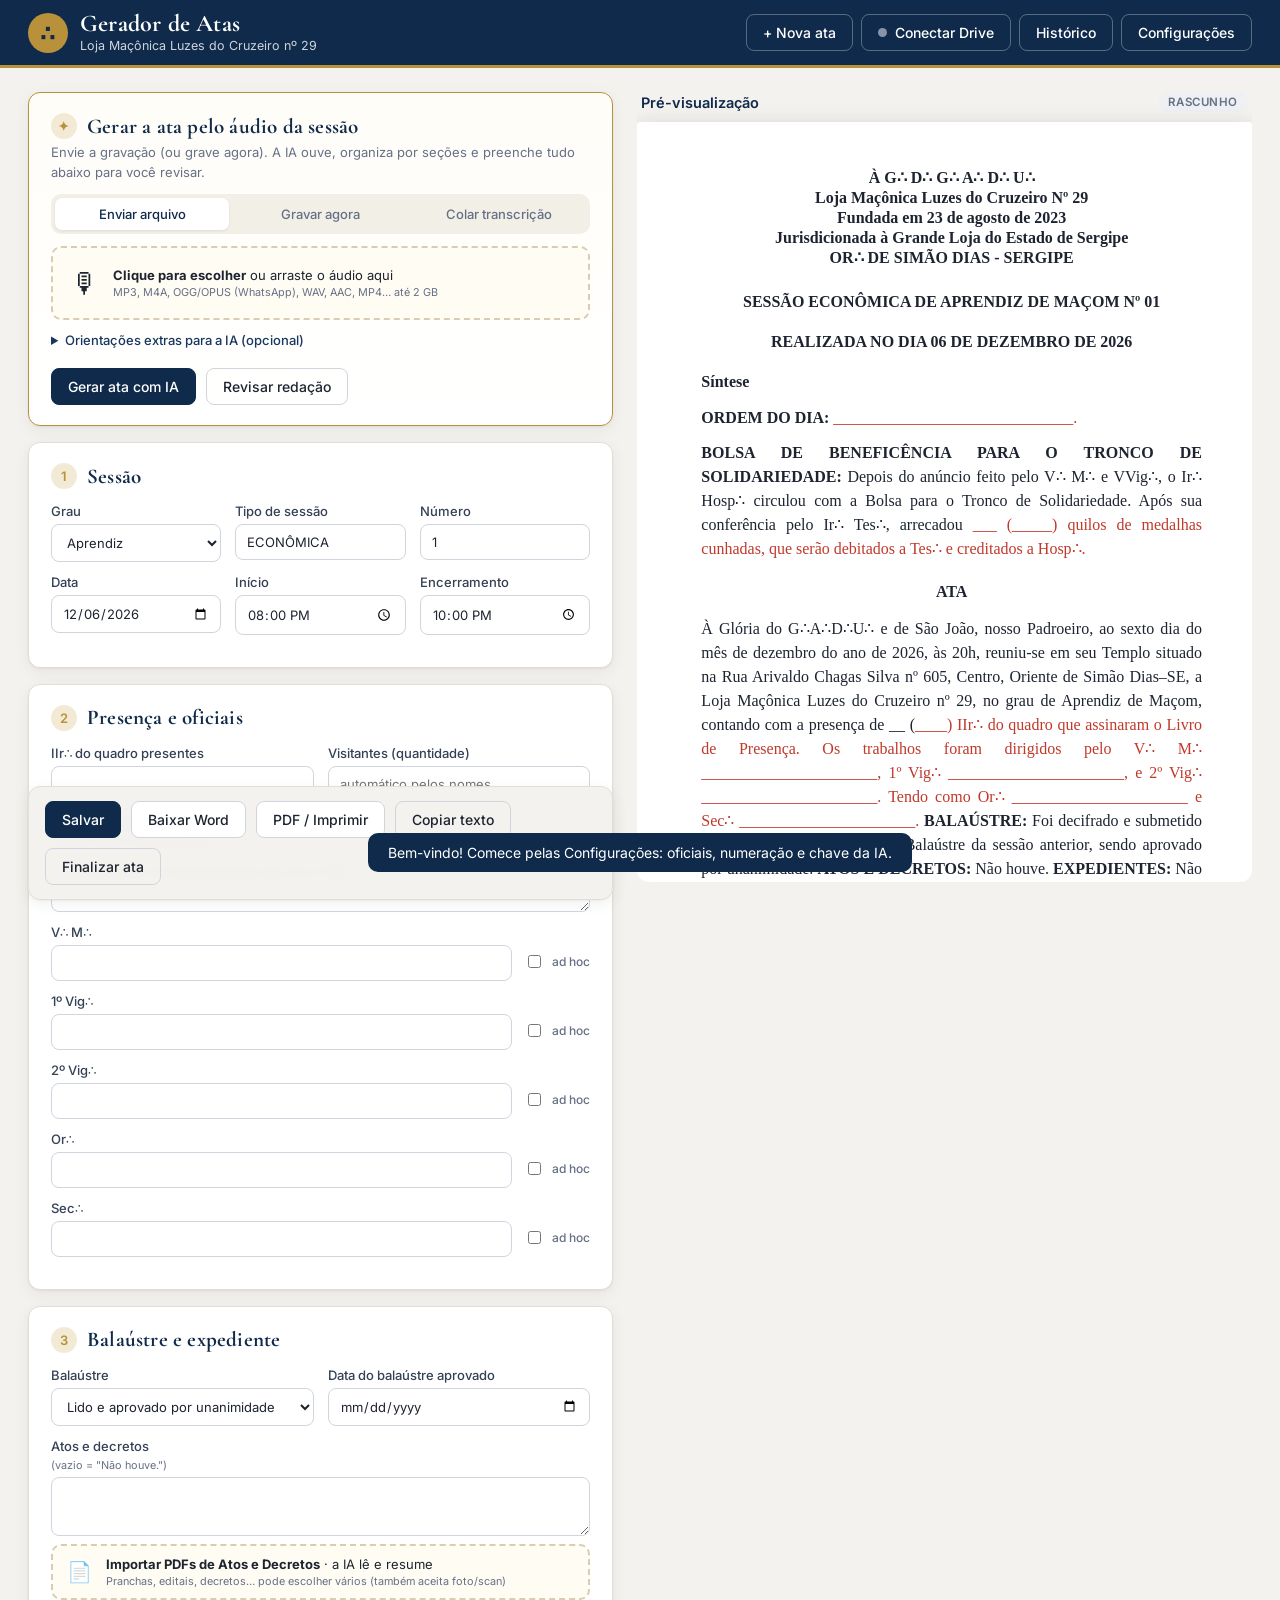
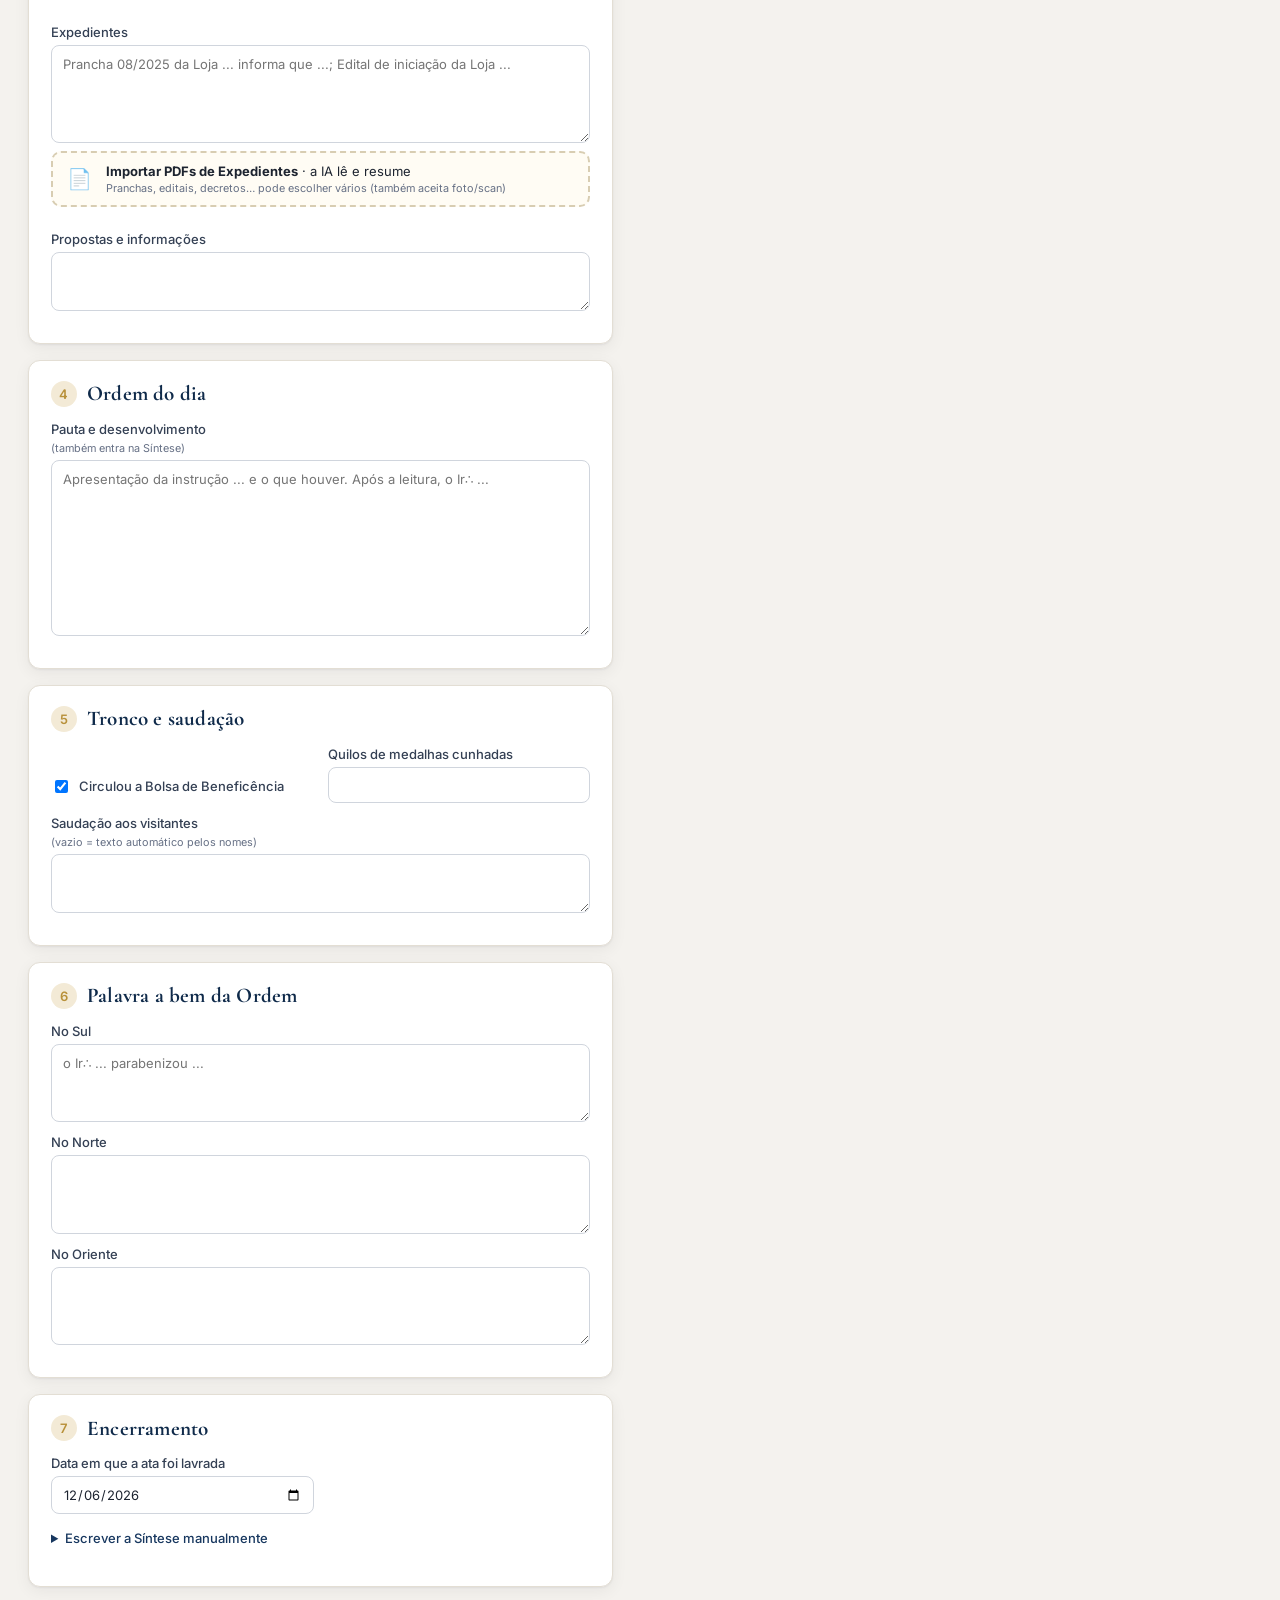
==== commit 84006855: "Atas salvas no Google Drive com login Google e histórico na nuvem - Login com Google (escopo drive.f" ====
--- a/index.html
+++ b/index.html
@@ -22,6 +22,7 @@
     </div>
     <nav class="acoes-topo">
       <button class="btn fantasma" id="btn-nova">+ Nova ata</button>
+      <button class="btn fantasma" id="btn-drive" title="Salvar e abrir as atas no seu Google Drive"><span class="ponto-drive"></span><span id="txt-drive">Google Drive</span></button>
       <button class="btn fantasma" id="btn-historico">Histórico</button>
       <button class="btn fantasma" id="btn-config">Configurações</button>
     </nav>
@@ -244,6 +245,7 @@
         <button class="btn" id="btn-pdf">PDF / Imprimir</button>
         <button class="btn fantasma" id="btn-copiar">Copiar texto</button>
         <button class="btn fantasma" id="btn-finalizar" title="Marca como definitiva e atualiza a numeração do grau">Finalizar ata</button>
+        <span class="status-drive" id="status-drive"></span>
       </div>
     </section>
 
@@ -326,6 +328,17 @@
         <label class="chk"><input type="checkbox" data-c="documento.paragrafoUnico"> Corpo da ata em parágrafo único</label>
       </div>
 
+      <h3>Google Drive</h3>
+      <p class="dica">Com o Drive conectado, cada ata salva vai para a pasta <b>"Atas - Loja Maçônica …"</b> no seu Google Drive e aparece no Histórico em qualquer computador ou celular. O sistema só enxerga os arquivos que ele mesmo criou no seu Drive.</p>
+      <label>ID do cliente OAuth do Google <small>(termina em .apps.googleusercontent.com — veja o passo a passo no README)</small>
+        <input data-c="drive.clientId" placeholder="123456789-abc....apps.googleusercontent.com">
+      </label>
+      <label class="chk"><input type="checkbox" data-c="drive.salvarDocumentos"> Ao baixar o Word, guardar uma cópia do .docx no Drive</label>
+      <label class="chk"><input type="checkbox" data-c="drive.salvarConfig"> Guardar estas configurações no Drive (oficiais, numeração e chave da IA), para não precisar cadastrar em cada aparelho</label>
+      <div class="linha-acoes">
+        <button type="button" class="btn fantasma" id="btn-drive-sair" hidden>Desconectar do Drive</button>
+      </div>
+
       <h3>Backup</h3>
       <div class="linha-acoes">
         <button type="button" class="btn fantasma" id="btn-exportar">Exportar tudo (.json)</button>
@@ -342,6 +355,14 @@
   <form method="dialog">
     <header><h2>Atas salvas</h2><button class="x" value="cancel" aria-label="Fechar">×</button></header>
     <div class="dlg-corpo">
+      <div class="abas" role="tablist">
+        <button type="button" class="aba ativa" data-hist="drive">☁ Google Drive</button>
+        <button type="button" class="aba" data-hist="local">Neste aparelho</button>
+      </div>
+      <div class="hist-acoes" id="hist-acoes-drive">
+        <a class="btn fantasma pequeno" id="link-pasta" target="_blank" rel="noopener" hidden>Abrir pasta no Drive ↗</a>
+        <button type="button" class="btn fantasma pequeno" id="btn-enviar-locais" hidden>Enviar atas deste aparelho para o Drive</button>
+      </div>
       <input id="busca-hist" type="search" placeholder="Buscar por número, data ou assunto…">
       <ul class="lista-hist" id="lista-hist"></ul>
     </div>
@@ -358,6 +379,7 @@
 <script src="js/conversor.js"></script>
 <script src="js/ia.js"></script>
 <script src="js/export.js"></script>
+<script src="js/drive.js"></script>
 <script src="js/app.js"></script>
 </body>
 </html>
--- a/css/app.css
+++ b/css/app.css
@@ -187,3 +187,13 @@
 .lista-pdfs li button { border: 0; background: #d9e1ec; color: var(--azul); width: 20px; height: 20px; border-radius: 50%; cursor: pointer; line-height: 1; }
 .pdf-status { margin: 6px 0 0; }
 .pdf-status.erro { color: var(--perigo); }
+
+/* Google Drive */
+.ponto-drive { width: 9px; height: 9px; border-radius: 50%; background: #8a94a6; display: inline-block; }
+#btn-drive.on .ponto-drive { background: #3ccf7e; box-shadow: 0 0 0 3px rgba(60, 207, 126, .25); }
+.status-drive { align-self: center; font-size: 12.5px; color: var(--suave); margin-left: auto; }
+.status-drive.ok { color: var(--ok); }
+.status-drive.erro { color: var(--perigo); }
+.hist-acoes { display: flex; gap: 8px; flex-wrap: wrap; margin: 0 0 10px; }
+.lista-hist .tag { display: inline-block; font-size: 11px; background: #e7f6ee; color: var(--ok); border-radius: 99px; padding: 1px 8px; margin-left: 6px; font-weight: 600; }
+.lista-hist .carregando { color: var(--suave); justify-content: center; }
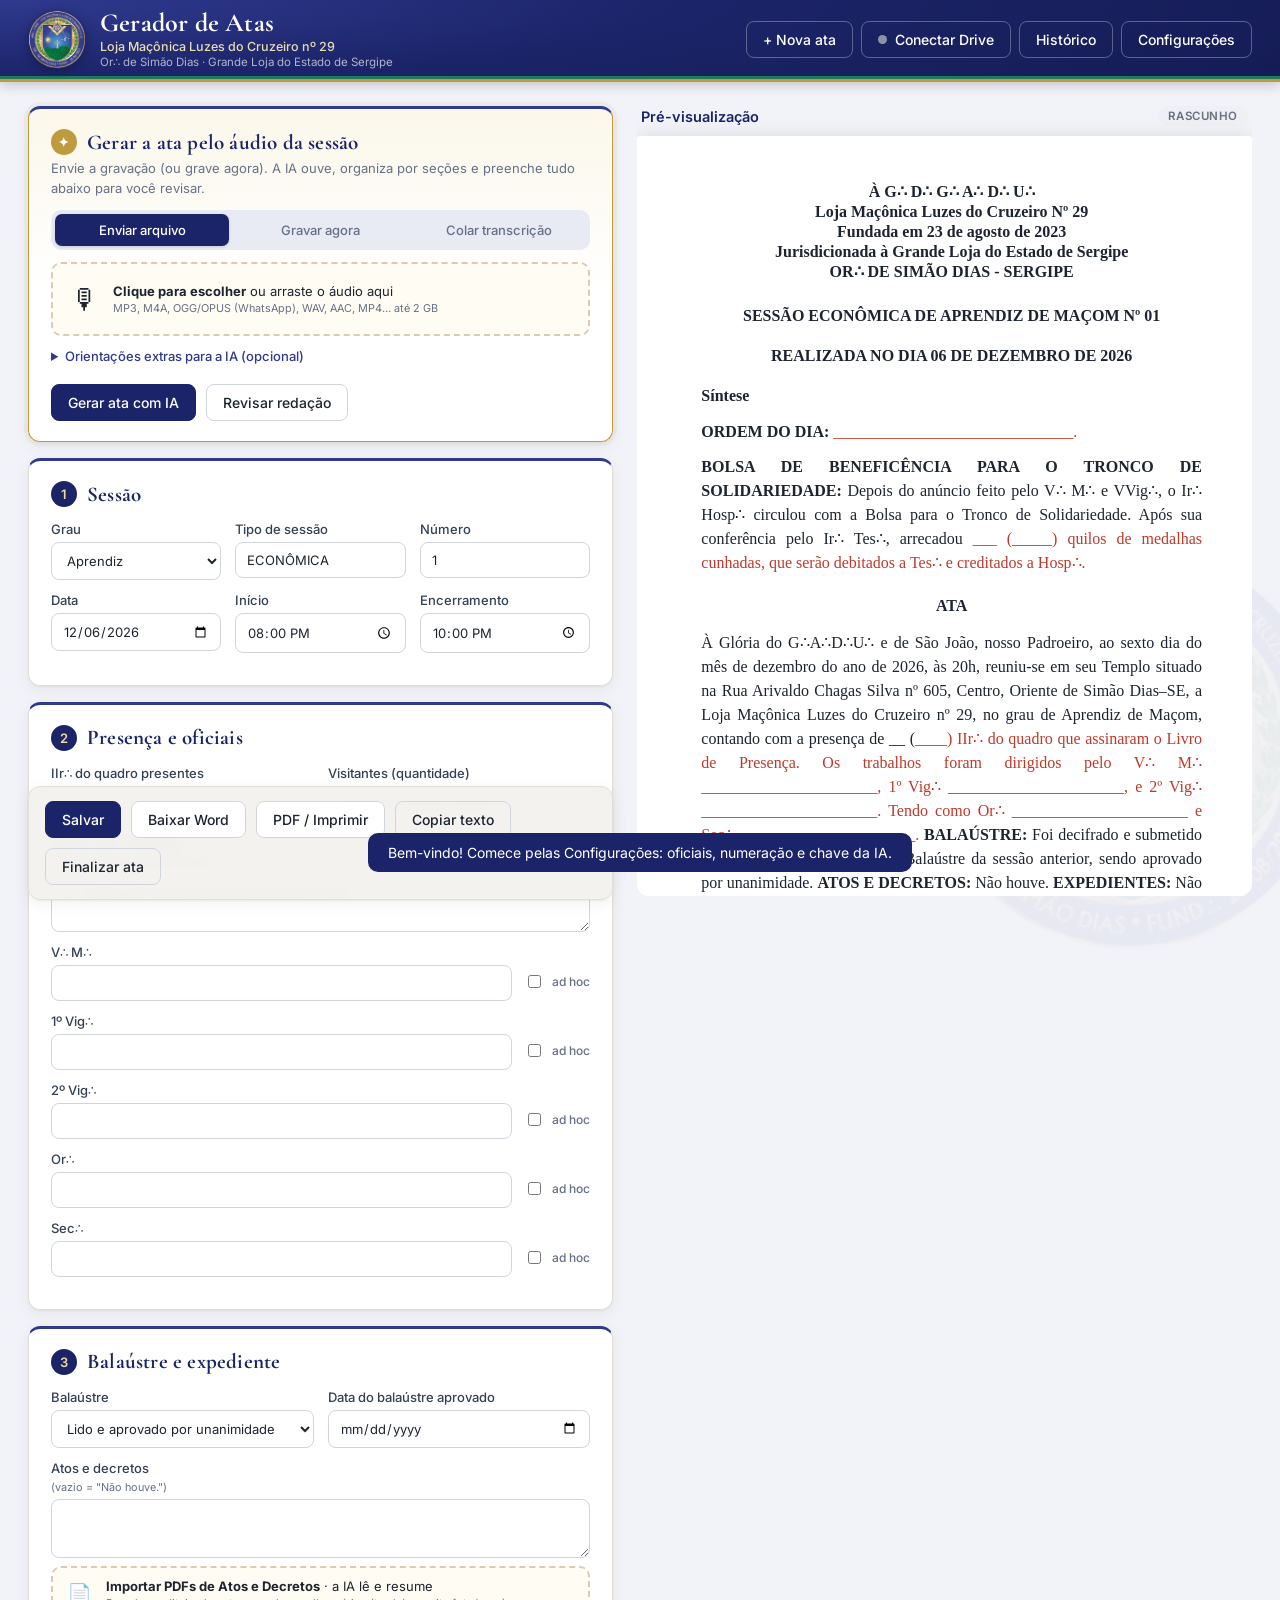
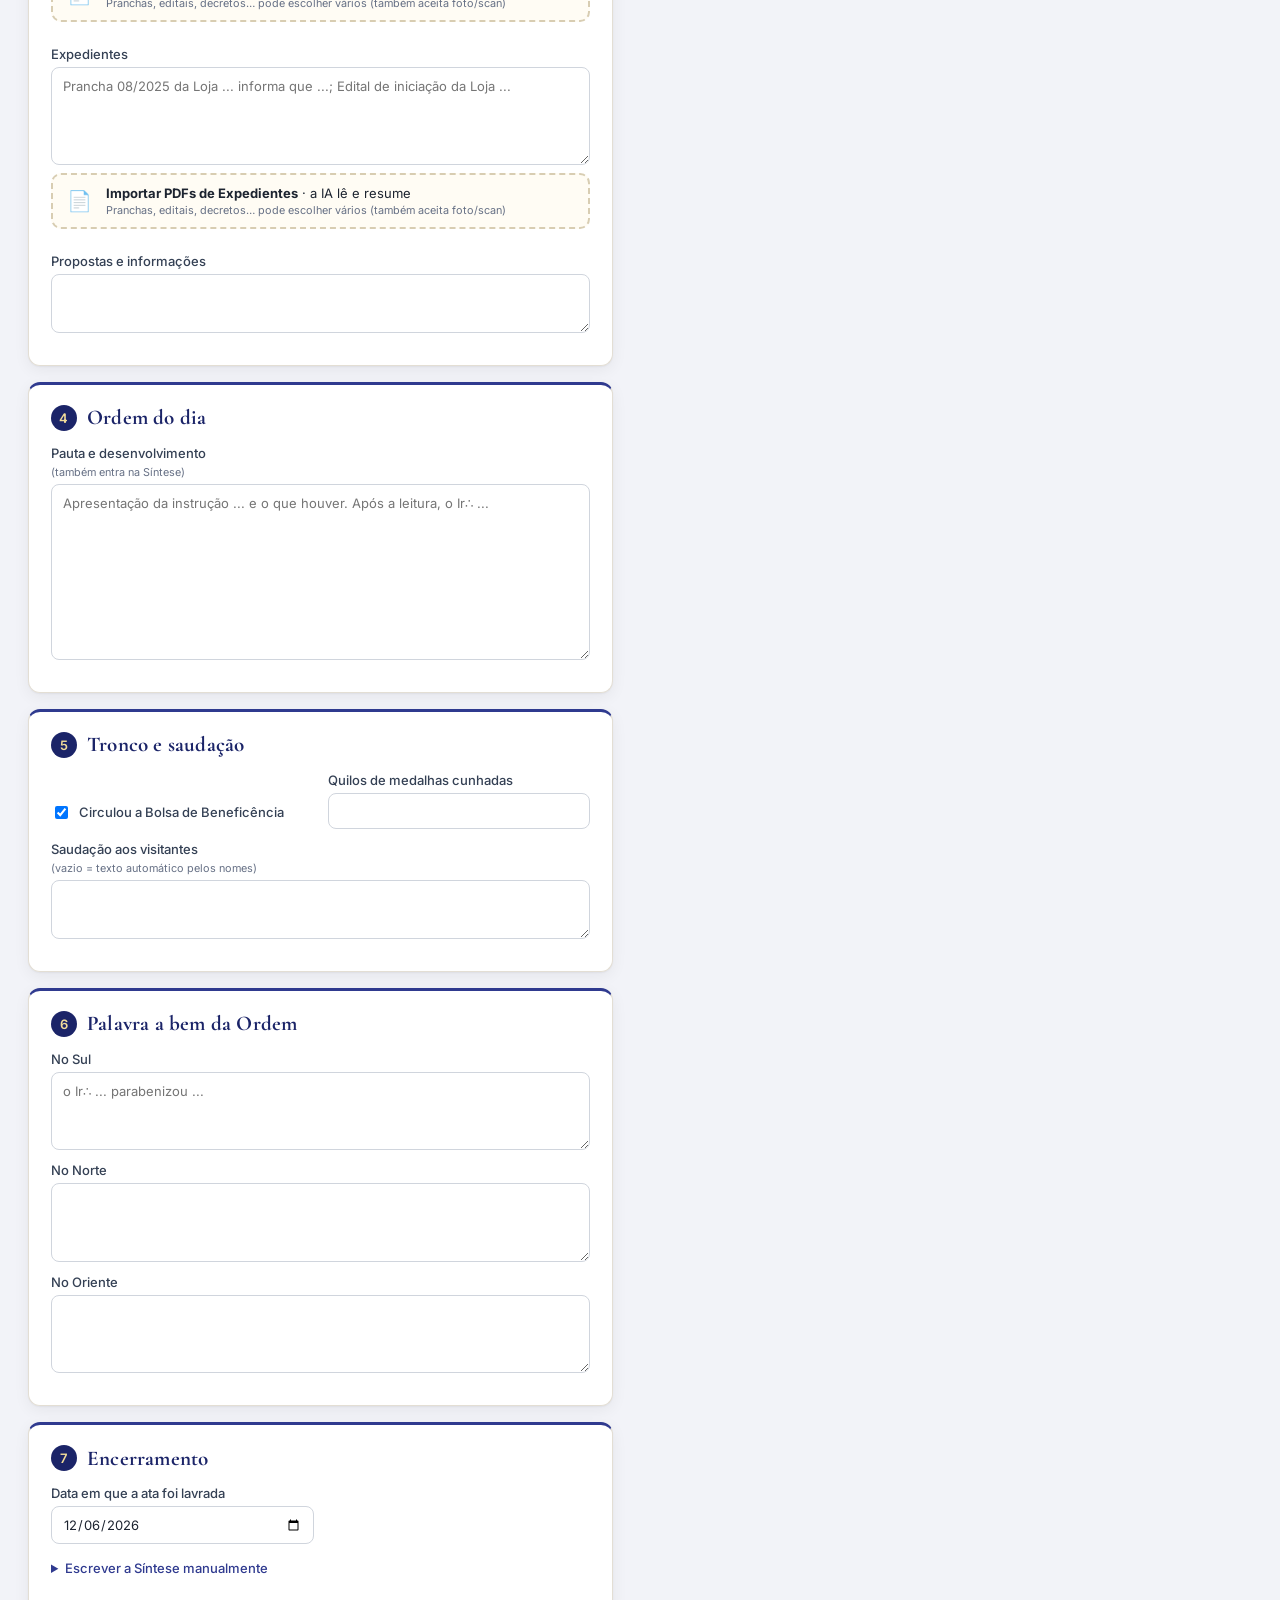
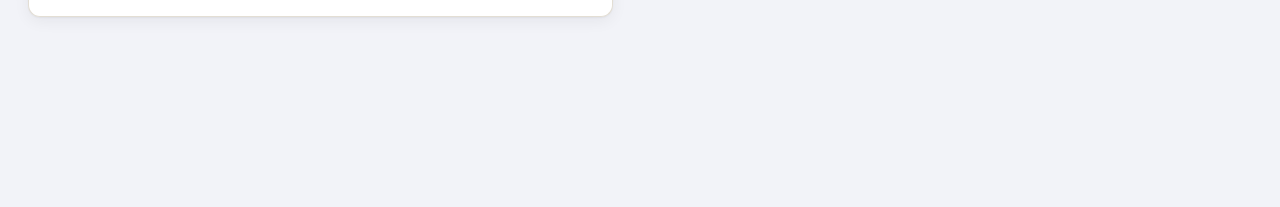
==== commit f1d6cc06: "Visual com o selo e as cores da Loja Luzes do Cruzeiro nº 29 Selo no topo, ícone da aba, paleta azul" ====
--- a/index.html
+++ b/index.html
@@ -5,6 +5,9 @@
   <meta name="viewport" content="width=device-width, initial-scale=1">
   <title>Gerador de Atas · Luzes do Cruzeiro nº 29</title>
   <meta name="robots" content="noindex">
+  <meta name="theme-color" content="#1b2468">
+  <link rel="icon" type="image/png" href="assets/favicon.png">
+  <link rel="apple-touch-icon" href="assets/apple-touch-icon.png">
   <link rel="preconnect" href="https://fonts.googleapis.com">
   <link rel="preconnect" href="https://fonts.gstatic.com" crossorigin>
   <link href="https://fonts.googleapis.com/css2?family=Cormorant+Garamond:wght@600;700&family=Inter:wght@400;500;600&display=swap" rel="stylesheet">
@@ -14,10 +17,11 @@
 <div id="app">
   <header class="topo">
     <div class="marca">
-      <span class="selo">∴</span>
+      <img class="selo" src="assets/logo-120.png" alt="Selo da Loja Maçônica Luzes do Cruzeiro nº 29">
       <div>
         <h1>Gerador de Atas</h1>
         <p id="marca-loja">Loja Maçônica Luzes do Cruzeiro nº 29</p>
+        <p class="marca-sub">Or∴ de Simão Dias · Grande Loja do Estado de Sergipe</p>
       </div>
     </div>
     <nav class="acoes-topo">
--- a/css/app.css
+++ b/css/app.css
@@ -1,15 +1,18 @@
 :root {
-  --azul: #0f2a4a;
-  --azul-2: #17375f;
-  --ouro: #b8913a;
-  --ouro-claro: #f3ead6;
-  --fundo: #f4f2ee;
+  /* cores tiradas do selo da Loja Luzes do Cruzeiro nº 29 */
+  --azul: #1b2468;      /* anel azul do selo */
+  --azul-2: #2f3a8f;
+  --ceu: #274d9b;       /* céu */
+  --verde: #1f7a5c;     /* monte */
+  --ouro: #c09a3e;      /* esquadro e compasso */
+  --ouro-claro: #f6eed6;
+  --fundo: #f2f3f8;
   --papel: #ffffff;
   --texto: #1d2430;
   --suave: #667085;
   --linha: #e3ded4;
   --perigo: #b42318;
-  --ok: #1f7a4d;
+  --ok: #1f7a5c;
   --raio: 12px;
   --sombra: 0 1px 2px rgba(16, 24, 40, .05), 0 4px 16px rgba(16, 24, 40, .06);
 }
@@ -22,12 +25,17 @@
 
 /* Topo */
 .topo { position: sticky; top: 0; z-index: 20; display: flex; align-items: center; justify-content: space-between; gap: 16px;
-  padding: 12px 28px; background: var(--azul); color: #fff; border-bottom: 3px solid var(--ouro); flex-wrap: wrap; }
-.marca { display: flex; align-items: center; gap: 12px; }
-.selo { width: 40px; height: 40px; border-radius: 50%; display: grid; place-items: center; background: var(--ouro); color: var(--azul);
-  font-size: 22px; font-weight: 700; }
-.marca h1 { font-size: 24px; line-height: 1; }
-.marca p { margin: 2px 0 0; font-size: 12.5px; opacity: .8; }
+  padding: 10px 28px; color: #fff; flex-wrap: wrap;
+  background: radial-gradient(120% 220% at 0% 0%, #2f3a8f 0%, #1b2468 45%, #141b52 100%);
+  border-bottom: 3px solid var(--ouro); box-shadow: inset 0 -6px 0 -3px var(--verde), 0 2px 12px rgba(20, 27, 82, .25); }
+.marca { display: flex; align-items: center; gap: 14px; }
+.selo { width: 58px; height: 58px; object-fit: contain; border-radius: 50%; filter: drop-shadow(0 0 0 #c09a3e) drop-shadow(0 2px 6px rgba(0, 0, 0, .35)); }
+.marca h1 { font-size: 26px; line-height: 1; color: #fff; }
+.marca p { margin: 3px 0 0; font-size: 12.5px; color: #e9dcb0; font-weight: 500; }
+.marca p.marca-sub { margin: 1px 0 0; font-size: 11.5px; color: rgba(255, 255, 255, .65); font-weight: 400; }
+@media (max-width: 560px) { .selo { width: 46px; height: 46px; } .marca h1 { font-size: 21px; } .marca-sub { display: none; } }
+body::before { content: ''; position: fixed; right: -60px; bottom: -60px; width: 420px; height: 420px; z-index: -1; pointer-events: none;
+  background: url('../assets/luzes.png') center / contain no-repeat; opacity: .05; }
 .acoes-topo { display: flex; gap: 8px; flex-wrap: wrap; }
 .topo .btn.fantasma { color: #fff; border-color: rgba(255, 255, 255, .3); background: transparent; }
 .topo .btn.fantasma:hover { background: rgba(255, 255, 255, .1); }
@@ -44,9 +52,12 @@
 /* Cards */
 .card { background: var(--papel); border: 1px solid var(--linha); border-radius: var(--raio); padding: 20px 22px; margin-bottom: 16px; box-shadow: var(--sombra); }
 .card h2 { font-size: 21px; margin-bottom: 14px; display: flex; align-items: center; gap: 10px; color: var(--azul); }
-.num { width: 26px; height: 26px; border-radius: 50%; background: var(--ouro-claro); color: var(--ouro); display: inline-grid; place-items: center;
+.num { width: 26px; height: 26px; border-radius: 50%; background: var(--azul); color: #f1dc9a; display: inline-grid; place-items: center;
   font: 600 13px Inter, sans-serif; }
-.card-ia { border: 1.5px solid var(--ouro); background: linear-gradient(180deg, #fffdf8, #fff); }
+.card-ia { border: 1.5px solid var(--ouro); background: linear-gradient(180deg, #fbf7ea, #fff 55%); box-shadow: 0 0 0 4px rgba(192, 154, 62, .08), var(--sombra); }
+.card-ia .num { background: var(--ouro); color: #fff; }
+.card { border-top: 3px solid var(--azul-2); }
+.card-ia { border-top-width: 3px; }
 .card-cab h2 { margin-bottom: 4px; }
 .dica { color: var(--suave); font-size: 13px; margin: 4px 0 12px; line-height: 1.5; }
 .dica.alerta { background: #fff7e6; border: 1px solid #f5dfb0; color: #7a5a12; padding: 8px 12px; border-radius: 8px; }
@@ -76,6 +87,7 @@
 .btn:disabled { opacity: .5; cursor: not-allowed; }
 .btn.primario { background: var(--azul); border-color: var(--azul); color: #fff; }
 .btn.primario:hover { background: var(--azul-2); }
+.btn.primario:focus-visible, .btn:focus-visible { outline: 2px solid var(--ouro); outline-offset: 2px; }
 .btn.fantasma { background: transparent; }
 .btn.pequeno { padding: 6px 10px; font-size: 12.5px; }
 .linha-acoes { display: flex; gap: 10px; flex-wrap: wrap; margin-top: 6px; }
@@ -83,9 +95,9 @@
   backdrop-filter: blur(6px); border: 1px solid var(--linha); border-radius: var(--raio); box-shadow: var(--sombra); }
 
 /* IA */
-.abas { display: flex; gap: 4px; background: #f2efe7; padding: 4px; border-radius: 10px; margin: 8px 0 12px; }
+.abas { display: flex; gap: 4px; background: #e8eaf4; padding: 4px; border-radius: 10px; margin: 8px 0 12px; }
 .aba { flex: 1; border: 0; background: transparent; padding: 8px; border-radius: 7px; font: 500 13px Inter, sans-serif; color: var(--suave); cursor: pointer; }
-.aba.ativa { background: #fff; color: var(--azul); box-shadow: 0 1px 3px rgba(0, 0, 0, .08); }
+.aba.ativa { background: var(--azul); color: #fff; box-shadow: 0 1px 3px rgba(0, 0, 0, .15); }
 .soltar { flex-direction: row; align-items: center; gap: 14px; border: 2px dashed #d8cdb2; border-radius: 10px; padding: 18px; cursor: pointer;
   background: #fffcf4; font-weight: 400; color: var(--texto); }
 .soltar.arrastando, .soltar:hover { border-color: var(--ouro); background: var(--ouro-claro); }
@@ -100,7 +112,7 @@
 #gravacao-pronta audio { flex: 1; min-width: 220px; height: 36px; }
 .progresso { margin-top: 14px; }
 .barra { height: 8px; background: #eee6d3; border-radius: 99px; overflow: hidden; }
-.barra span { display: block; height: 100%; width: 0; background: linear-gradient(90deg, var(--ouro), #d9b45a); transition: width .4s; }
+.barra span { display: block; height: 100%; width: 0; background: linear-gradient(90deg, var(--verde), var(--ouro)); transition: width .4s; }
 .progresso.indeterminado .barra span { width: 30% !important; animation: vai 1.3s infinite ease-in-out; }
 @keyframes vai { 0% { margin-left: -30%; } 100% { margin-left: 100%; } }
 .progresso p { margin: 6px 0 0; font-size: 13px; color: var(--suave); }
@@ -114,7 +126,7 @@
 .previa-cab { display: flex; justify-content: space-between; align-items: center; padding: 0 4px 10px; font-weight: 600; color: var(--azul); }
 .selo-status { font-size: 11.5px; font-weight: 600; text-transform: uppercase; letter-spacing: .5px; padding: 3px 10px; border-radius: 99px;
   background: #eef0f3; color: var(--suave); }
-.selo-status.final { background: #e7f6ee; color: var(--ok); }
+.selo-status.final { background: #e3f2ec; color: var(--verde); }
 .folha { position: relative; background: #fff; box-shadow: 0 2px 20px rgba(0, 0, 0, .12); padding: 46px 50px 60px 64px; aspect-ratio: 210 / 297;
   border-radius: 3px; overflow-x: clip; }
 .tb { position: absolute; left: 0; right: 0; overflow: hidden; pointer-events: none; }
@@ -197,3 +209,14 @@
 .hist-acoes { display: flex; gap: 8px; flex-wrap: wrap; margin: 0 0 10px; }
 .lista-hist .tag { display: inline-block; font-size: 11px; background: #e7f6ee; color: var(--ok); border-radius: 99px; padding: 1px 8px; margin-left: 6px; font-weight: 600; }
 .lista-hist .carregando { color: var(--suave); justify-content: center; }
+
+/* Celular: topo e barra de ações mais compactos */
+@media (max-width: 560px) {
+  .acoes-topo { gap: 6px; }
+  .acoes-topo .btn { padding: 6px 10px; font-size: 12.5px; }
+  .barra-final { display: grid; grid-template-columns: repeat(3, 1fr); gap: 6px; padding: 8px; }
+  .barra-final .btn { padding: 7px 6px; font-size: 12.5px; justify-content: center; white-space: normal; text-align: center; line-height: 1.2; }
+  .barra-final .status-drive { grid-column: 1 / -1; text-align: center; margin: 0; font-size: 11.5px; }
+  .card { padding: 16px; }
+  .card-cab h2 { font-size: 19px; }
+}
